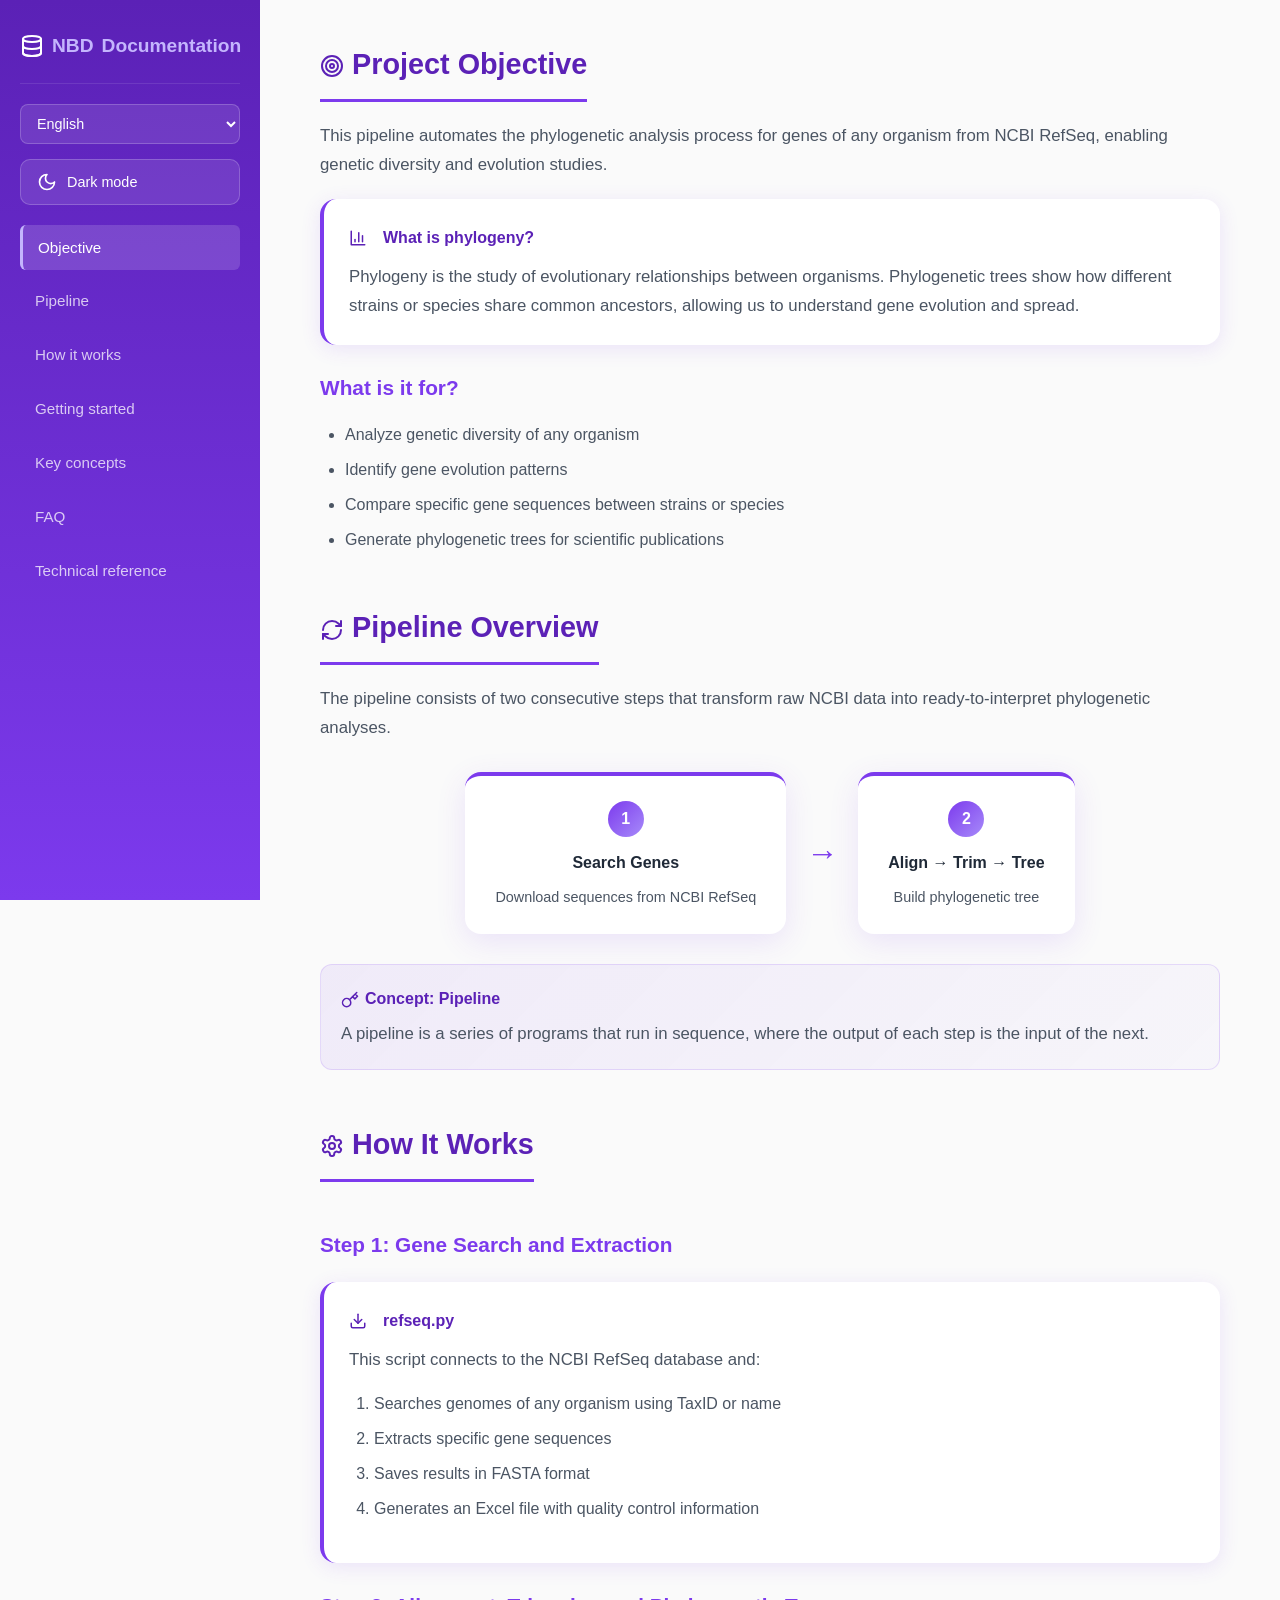
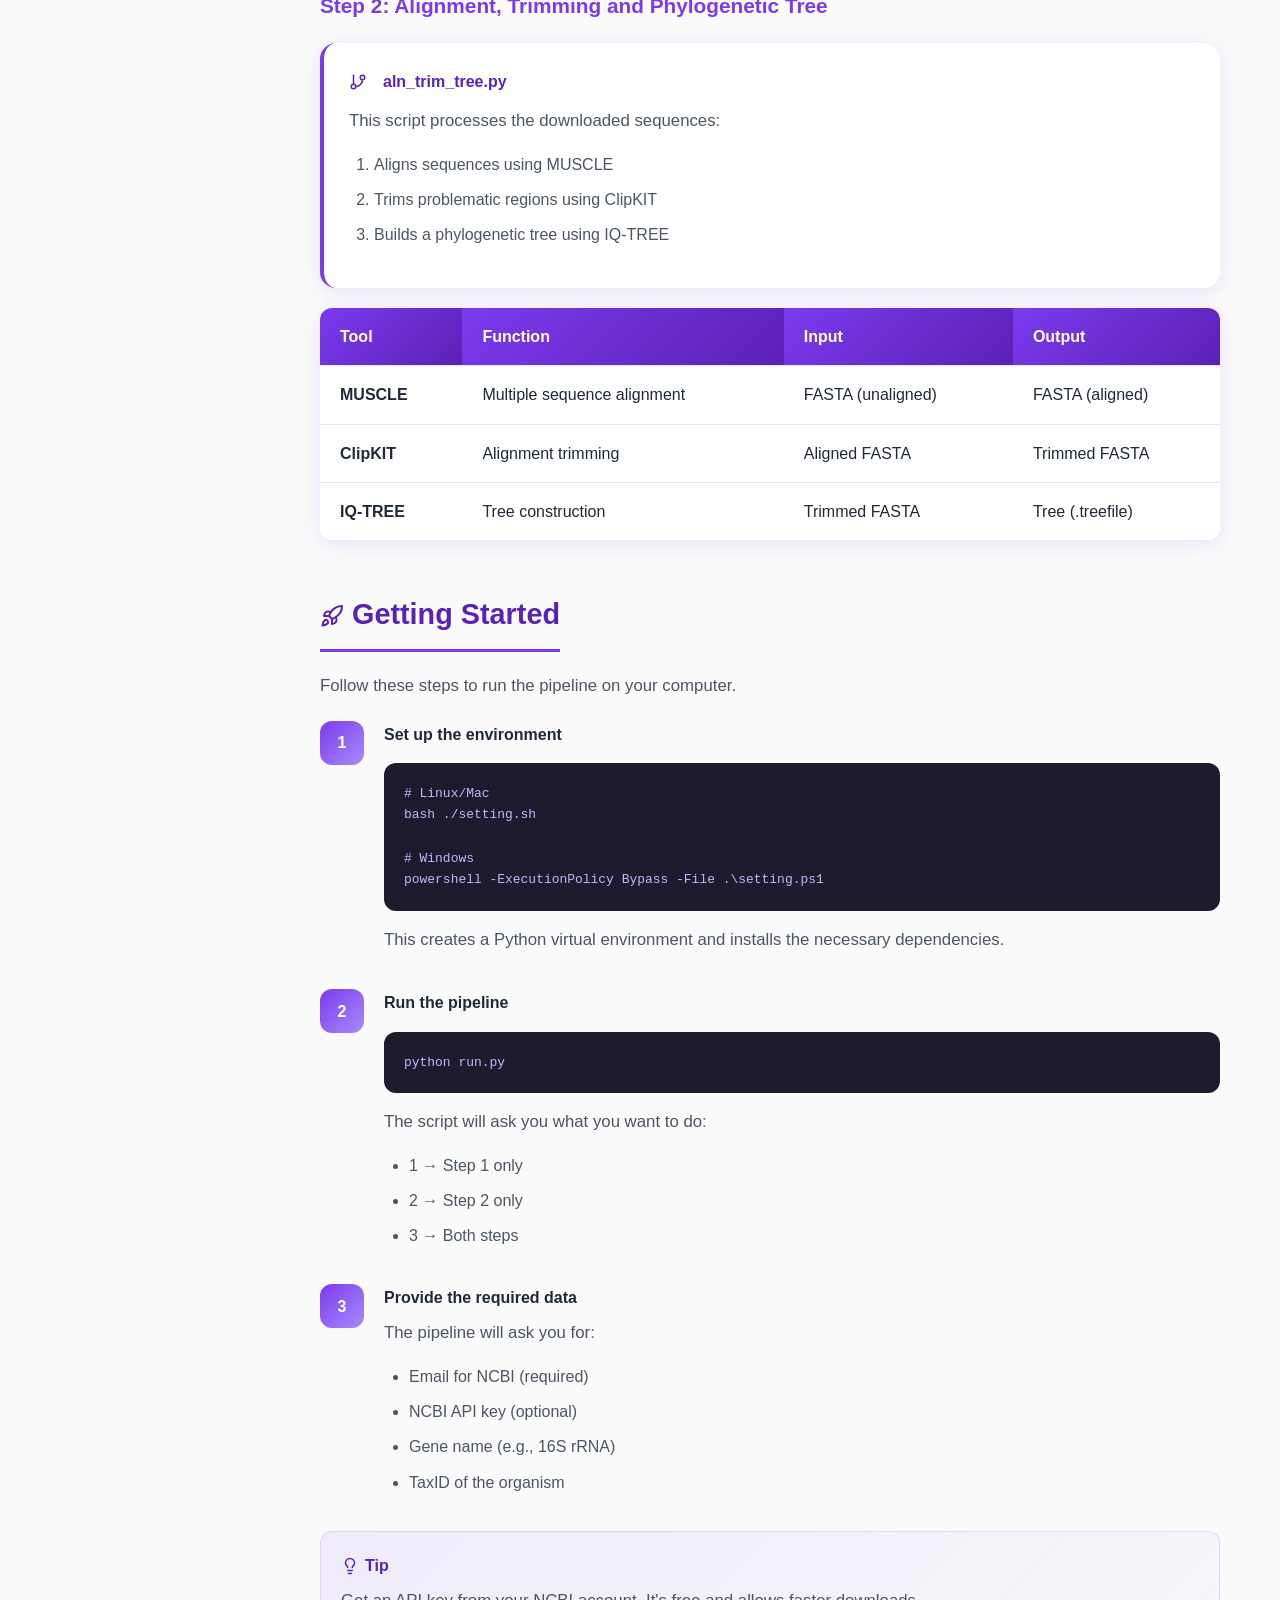
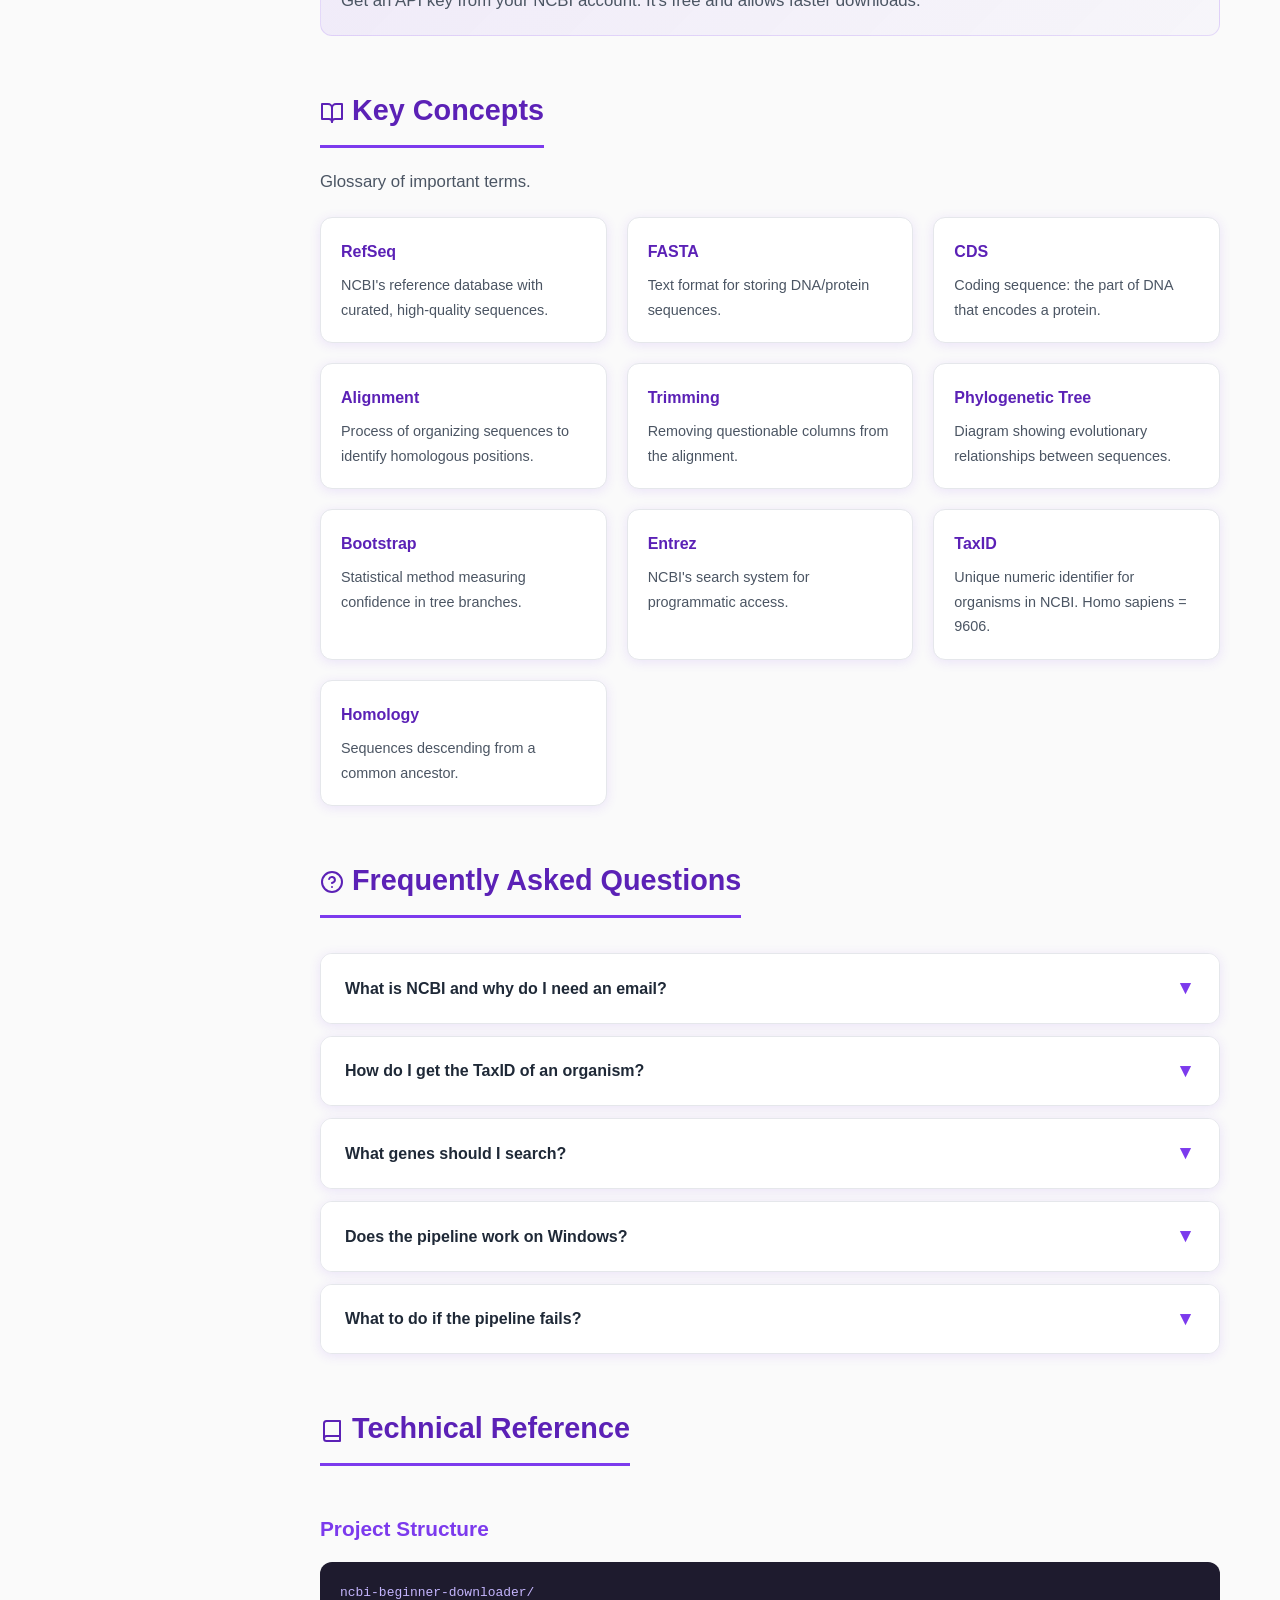
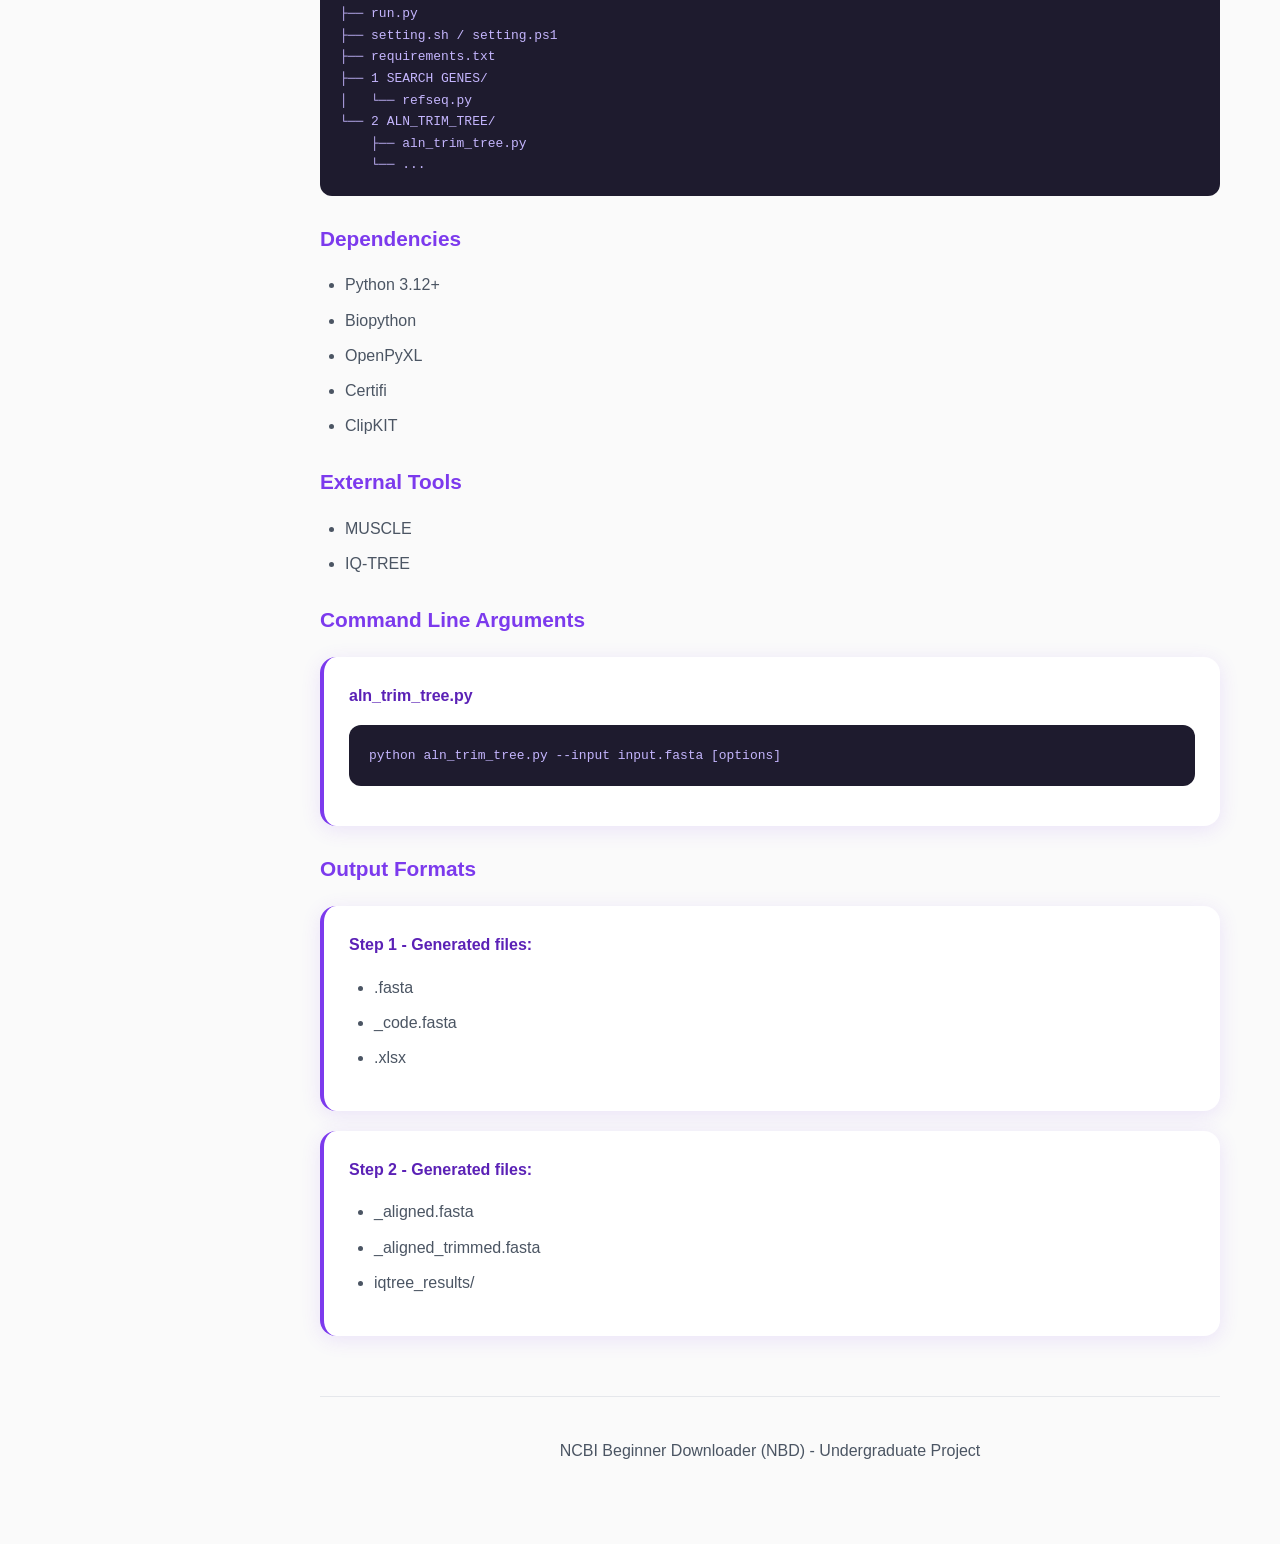
==== .docs/index.html @ 85ddb09a "minor updates (webpage, readme.md)" ====
<!DOCTYPE html>
<html lang="es">
<head>
    <meta charset="UTF-8">
    <meta name="viewport" content="width=device-width, initial-scale=1.0">
    <title>NBD Documentación</title>
    <link rel="stylesheet" href="styles.css">
</head>
<body>
    <nav class="sidebar">
        <div class="sidebar-logo">
        <svg xmlns="http://www.w3.org/2000/svg" width="24" height="24" viewBox="0 0 24 24" fill="none" stroke="currentColor" stroke-width="2" stroke-linecap="round" stroke-linejoin="round"><ellipse cx="12" cy="5" rx="9" ry="3"/><path d="M3 5v14c0 1.66 4 3 9 3s9-1.34 9-3V5"/><path d="M3 12c0 1.66 4 3 9 3s9-1.34 9-3"/><path d="M3 19c0 1.66 4 3 9 3s9-1.34 9-3"/></svg>
        <span data-i18n="nav.logo">NBD</span> <span data-i18n="nav.documentation">Documentación</span>
    </div>
        <div class="language-selector">
            <select id="languageSelect">
                <option value="es">Español</option>
                <option value="ca">Català</option>
                <option value="en">English</option>
            </select>
        </div>
        <button class="theme-toggle" id="themeToggle" aria-label="Cambiar modo oscuro">
            <svg class="theme-icon theme-icon-moon" xmlns="http://www.w3.org/2000/svg" width="20" height="20" viewBox="0 0 24 24" fill="none" stroke="currentColor" stroke-width="2" stroke-linecap="round" stroke-linejoin="round"><path d="M12 3a6 6 0 0 0 9 9 9 9 0 1 1-9-9Z"/></svg>
            <svg class="theme-icon theme-icon-sun" xmlns="http://www.w3.org/2000/svg" width="20" height="20" viewBox="0 0 24 24" fill="none" stroke="currentColor" stroke-width="2" stroke-linecap="round" stroke-linejoin="round" style="display: none;"><circle cx="12" cy="12" r="4"/><path d="M12 2v2"/><path d="M12 20v2"/><path d="m4.93 4.93 1.41 1.41"/><path d="m17.66 17.66 1.41 1.41"/><path d="M2 12h2"/><path d="M20 12h2"/><path d="m6.34 17.66-1.41 1.41"/><path d="m19.07 4.93-1.41 1.41"/></svg>
            <span class="theme-text" data-i18n="theme.dark">Modo oscuro</span>
        </button>
        <ul class="nav-links">
            <li><a href="#objective" data-i18n="nav.objective">Objetivo</a></li>
            <li><a href="#pipeline" data-i18n="nav.pipeline">Pipeline</a></li>
            <li><a href="#how-it-works" data-i18n="nav.howItWorks">Cómo funciona</a></li>
            <li><a href="#getting-started" data-i18n="nav.gettingStarted">Inicio rápido</a></li>
            <li><a href="#concepts" data-i18n="nav.concepts">Conceptos clave</a></li>
            <li><a href="#faq" data-i18n="nav.faq">FAQ</a></li>
            <li><a href="#reference" data-i18n="nav.reference">Referencia técnica</a></li>
        </ul>
    </nav>

    <main class="main-content">
        <div class="container">
            <!-- Objective -->
            <section id="objective">
                <h2><svg xmlns="http://www.w3.org/2000/svg" width="24" height="24" viewBox="0 0 24 24" fill="none" stroke="currentColor" stroke-width="2" stroke-linecap="round" stroke-linejoin="round" style="vertical-align: middle; margin-right: 8px;"><circle cx="12" cy="12" r="10"/><circle cx="12" cy="12" r="6"/><circle cx="12" cy="12" r="2"/></svg><span data-i18n="objective.title">Objetivo del Proyecto</span></h2>
                <p data-i18n="objective.description">Este pipeline automatiza el proceso de análisis filogenético para genes de cualquier organismo desde NCBI RefSeq, permitiendo estudios de diversidad genética y evolución.</p>

                <div class="card">
                    <h4><svg xmlns="http://www.w3.org/2000/svg" width="18" height="18" viewBox="0 0 24 24" fill="none" stroke="currentColor" stroke-width="2" stroke-linecap="round" stroke-linejoin="round" style="vertical-align: middle; margin-right: 6px;"><path d="M3 3v18h18"/><path d="M18 17V9"/><path d="M13 17V5"/><path d="M8 17v-3"/></svg><span data-i18n="objective.whatIsPhylogeny">¿Qué es la filogenia?</span></h4>
                    <p data-i18n="objective.phylogenyDescription">La filogenia es el estudio de las relaciones evolutivas entre organismos. Los árboles filogenéticos muestran cómo diferentes cepas o especies comparten ancestros comunes, permitiendo entender la evolución y propagación de genes.</p>
                </div>

                <h3 data-i18n="objective.purpose">¿Para qué sirve?</h3>
                <ul id="objectivePurposes">
                    <li>Analizar la diversidad genética de cualquier organismo</li>
                    <li>Identificar patrones de evolución de genes</li>
                    <li>Comparar secuencias de genes específicos entre cepas o especies</li>
                    <li>Generar árboles filogenéticos para publicaciones científicas</li>
                </ul>
            </section>

            <!-- Pipeline Overview -->
            <section id="pipeline">
                <h2><svg xmlns="http://www.w3.org/2000/svg" width="24" height="24" viewBox="0 0 24 24" fill="none" stroke="currentColor" stroke-width="2" stroke-linecap="round" stroke-linejoin="round" style="vertical-align: middle; margin-right: 8px;"><path d="M3 12a9 9 0 0 1 9-9 9.75 9.75 0 0 1 6.74 2.74L21 8"/><path d="M21 3v5h-5"/><path d="M21 12a9 9 0 0 1-9 9 9.75 9.75 0 0 1-6.74-2.74L3 16"/><path d="M8 16H3v5"/></svg><span data-i18n="pipeline.title">Resumen del Pipeline</span></h2>
                <p data-i18n="pipeline.description">El pipeline consiste en dos pasos consecutivos que transforman datos crudos de NCBI en análisis filogenéticos listos para interpretar.</p>

                <div class="pipeline-flow">
                    <div class="pipeline-step">
                        <div class="step-num">1</div>
                        <h4 data-i18n="pipeline.step1Title">Buscar Genes</h4>
                        <p data-i18n="pipeline.step1Desc">Descarga secuencias de NCBI RefSeq</p>
                    </div>
                    <div class="pipeline-arrow">→</div>
                    <div class="pipeline-step">
                        <div class="step-num">2</div>
                        <h4 data-i18n="pipeline.step2Title">Alinear → Podar → Árbol</h4>
                        <p data-i18n="pipeline.step2Desc">Construye árbol filogenético</p>
                    </div>
                </div>

                <div class="concept-box">
                    <strong><svg xmlns="http://www.w3.org/2000/svg" width="18" height="18" viewBox="0 0 24 24" fill="none" stroke="currentColor" stroke-width="2" stroke-linecap="round" stroke-linejoin="round" style="vertical-align: middle; margin-right: 6px;"><path d="m21 2-2 2m-7.61 7.61a5.5 5.5 0 1 1-7.778 7.778 5.5 5.5 0 0 1 7.777-7.777zm0 0L15.5 7.5m0 0 3 3L22 7l-3-3m-3.5 3.5L19 4"/></svg><span data-i18n="pipeline.conceptTitle">Concepto: Pipeline</span></strong>
                    <p data-i18n="pipeline.conceptDescription">Un pipeline es una serie de programas que se ejecutan en secuencia, donde la salida de cada paso es la entrada del siguiente. Esto automatiza tareas repetitivas y garantiza consistencia en los resultados.</p>
                </div>
            </section>

            <!-- How It Works -->
            <section id="how-it-works">
                <h2><svg xmlns="http://www.w3.org/2000/svg" width="24" height="24" viewBox="0 0 24 24" fill="none" stroke="currentColor" stroke-width="2" stroke-linecap="round" stroke-linejoin="round" style="vertical-align: middle; margin-right: 8px;"><path d="M12.22 2h-.44a2 2 0 0 0-2 2v.18a2 2 0 0 1-1 1.73l-.43.25a2 2 0 0 1-2 0l-.15-.08a2 2 0 0 0-2.73.73l-.22.38a2 2 0 0 0 .73 2.73l.15.1a2 2 0 0 1 1 1.72v.51a2 2 0 0 1-1 1.74l-.15.09a2 2 0 0 0-.73 2.73l.22.38a2 2 0 0 0 2.73.73l.15-.08a2 2 0 0 1 2 0l.43.25a2 2 0 0 1 1 1.73V20a2 2 0 0 0 2 2h.44a2 2 0 0 0 2-2v-.18a2 2 0 0 1 1-1.73l.43-.25a2 2 0 0 1 2 0l.15.08a2 2 0 0 0 2.73-.73l.22-.39a2 2 0 0 0-.73-2.73l-.15-.08a2 2 0 0 1-1-1.74v-.5a2 2 0 0 1 1-1.74l.15-.09a2 2 0 0 0 .73-2.73l-.22-.38a2 2 0 0 0-2.73-.73l-.15.08a2 2 0 0 1-2 0l-.43-.25a2 2 0 0 1-1-1.73V4a2 2 0 0 0-2-2z"/><circle cx="12" cy="12" r="3"/></svg><span data-i18n="howItWorks.title">Cómo Funciona</span></h2>

                <h3 data-i18n="howItWorks.step1Title">Paso 1: Búsqueda y Extracción de Genes</h3>
                <div class="card">
                    <h4><svg xmlns="http://www.w3.org/2000/svg" width="18" height="18" viewBox="0 0 24 24" fill="none" stroke="currentColor" stroke-width="2" stroke-linecap="round" stroke-linejoin="round" style="vertical-align: middle; margin-right: 6px;"><path d="M21 15v4a2 2 0 0 1-2 2H5a2 2 0 0 1-2-2v-4"/><polyline points="7 10 12 15 17 10"/><line x1="12" x2="12" y1="15" y2="3"/></svg><span data-i18n="howItWorks.step1Script">refseq.py</span></h4>
                    <p data-i18n="howItWorks.step1Description">Este script se conecta a la base de datos NCBI RefSeq y:</p>
                    <ol id="step1Items">
                        <li>Busca genomas de cualquier organismo usando TaxID o nombre</li>
                        <li>Extrae secuencias de genes específicos (por nombre de gen o producto)</li>
                        <li>Guarda los resultados en formato FASTA</li>
                        <li>Genera un archivo Excel con información de control de calidad</li>
                    </ol>
                </div>

                <h3 data-i18n="howItWorks.step2Title">Paso 2: Alineamiento, Poda y Árbol Filogenético</h3>
                <div class="card">
                    <h4><svg xmlns="http://www.w3.org/2000/svg" width="18" height="18" viewBox="0 0 24 24" fill="none" stroke="currentColor" stroke-width="2" stroke-linecap="round" stroke-linejoin="round" style="vertical-align: middle; margin-right: 6px;"><line x1="6" x2="6" y1="3" y2="15"/><circle cx="18" cy="6" r="3"/><circle cx="6" cy="18" r="3"/><path d="M18 9a9 9 0 0 1-9 9"/></svg><span data-i18n="howItWorks.step2Script">aln_trim_tree.py</span></h4>
                    <p data-i18n="howItWorks.step2Description">Este script procesa las secuencias descargadas:</p>
                    <ol id="step2Items">
                        <li><strong>Alinea</strong> las secuencias usando <em>MUSCLE</em> (alineamiento múltiple)</li>
                        <li><strong>Poda</strong> las regiones problemáticas usando <em>ClipKIT</em></li>
                        <li><strong>Construye</strong> un árbol filogenético usando <em>IQ-TREE</em></li>
                    </ol>
                </div>

                <table class="tools-table">
                    <thead>
                        <tr>
                            <th data-i18n="howItWorks.table.tool">Herramienta</th>
                            <th data-i18n="howItWorks.table.function">Función</th>
                            <th data-i18n="howItWorks.table.input">Entrada</th>
                            <th data-i18n="howItWorks.table.output">Salida</th>
                        </tr>
                    </thead>
                    <tbody>
                        <tr>
                            <td><strong>MUSCLE</strong></td>
                            <td data-i18n="howItWorks.table.muscle.function">Alineamiento múltiple de secuencias</td>
                            <td data-i18n="howItWorks.table.muscle.input">FASTA (secuencias no alineadas)</td>
                            <td data-i18n="howItWorks.table.muscle.output">FASTA (alineado)</td>
                        </tr>
                        <tr>
                            <td><strong>ClipKIT</strong></td>
                            <td data-i18n="howItWorks.table.clipkit.function">Poda de alineamientos</td>
                            <td data-i18n="howItWorks.table.clipkit.input">FASTA alineado</td>
                            <td data-i18n="howItWorks.table.clipkit.output">FASTA podado</td>
                        </tr>
                        <tr>
                            <td><strong>IQ-TREE</strong></td>
                            <td data-i18n="howItWorks.table.iqtree.function">Construcción de árboles filogenéticos</td>
                            <td data-i18n="howItWorks.table.iqtree.input">FASTA podado</td>
                            <td data-i18n="howItWorks.table.iqtree.output">Árbol (.treefile), estadísticas</td>
                        </tr>
                    </tbody>
                </table>
            </section>

            <!-- Getting Started -->
            <section id="getting-started">
                <h2><svg xmlns="http://www.w3.org/2000/svg" width="24" height="24" viewBox="0 0 24 24" fill="none" stroke="currentColor" stroke-width="2" stroke-linecap="round" stroke-linejoin="round" style="vertical-align: middle; margin-right: 8px;"><path d="M4.5 16.5c-1.5 1.26-2 5-2 5s3.74-.5 5-2c.71-.84.7-2.13-.09-2.91a2.18 2.18 0 0 0-2.91-.09z"/><path d="m12 15-3-3a22 22 0 0 1 2-3.95A12.88 12.88 0 0 1 22 2c0 2.72-.78 7.5-6 11a22.35 22.35 0 0 1-4 2z"/><path d="M9 12H4s.55-3.03 2-4c1.62-1.08 5 0 5 0"/><path d="M12 15v5s3.03-.55 4-2c1.08-1.62 0-5 0-5"/></svg><span data-i18n="gettingStarted.title">Inicio Rápido</span></h2>
                <p data-i18n="gettingStarted.description">Sigue estos pasos para ejecutar el pipeline en tu computadora.</p>

                <div class="start-steps">
                    <div class="start-step">
                        <div class="step-number">1</div>
                        <div class="step-content">
                            <h4 data-i18n="gettingStarted.step1Title">Configurar el entorno</h4>
                            <pre><code data-i18n="gettingStarted.step1Code"># Linux/Mac
bash ./setting.sh

# Windows
powershell -ExecutionPolicy Bypass -File .\setting.ps1</code></pre>
                            <p data-i18n="gettingStarted.step1Desc">Esto crea un entorno virtual de Python e instala las dependencias necesarias.</p>
                        </div>
                    </div>

                    <div class="start-step">
                        <div class="step-number">2</div>
                        <div class="step-content">
                            <h4 data-i18n="gettingStarted.step2Title">Ejecutar el pipeline</h4>
                            <pre><code data-i18n="gettingStarted.step2Code">python run.py</code></pre>
                            <p data-i18n="gettingStarted.step2Desc">El script te preguntará qué quieres hacer:</p>
                            <ul id="step2Options">
                                <li><strong>1</strong> → Solo Paso 1 (descargar genes)</li>
                                <li><strong>2</strong> → Solo Paso 2 (alinear/árbol)</li>
                                <li><strong>3</strong> → Ambos pasos seguidos</li>
                            </ul>
                        </div>
                    </div>

                    <div class="start-step">
                        <div class="step-number">3</div>
                        <div class="step-content">
                            <h4 data-i18n="gettingStarted.step3Title">Proporcionar los datos requeridos</h4>
                            <p data-i18n="gettingStarted.step3Desc">El pipeline te pedirÃ¡:</p>
                            <ul id="step3Items">
                                <li><strong>Email para NCBI</strong> (obligatorio)</li>
                                <li><strong>Clave API de NCBI</strong> (opcional, pero recomendado)</li>
                                <li><strong>Nombre del gen</strong> a buscar (ej: <code>16S rRNA</code>, <code>cox1</code>)</li>
                                <li><strong>TaxID</strong> del organismo a estudiar (ej: <code>9606</code> para <em>Homo sapiens</em>)</li>
                            </ul>
                        </div>
                    </div>
                </div>

                <div class="concept-box">
                    <strong><svg xmlns="http://www.w3.org/2000/svg" width="18" height="18" viewBox="0 0 24 24" fill="none" stroke="currentColor" stroke-width="2" stroke-linecap="round" stroke-linejoin="round" style="vertical-align: middle; margin-right: 6px;"><path d="M15 14c.2-1 .7-1.7 1.5-2.5 1-.9 1.5-2.2 1.5-3.5A6 6 0 0 0 6 8c0 1 .2 2.2 1.5 3.5.7.7 1.3 1.5 1.5 2.5"/><path d="M9 18h6"/><path d="M10 22h4"/></svg><span data-i18n="gettingStarted.tip.title">Consejo</span></strong>
                    <p data-i18n="gettingStarted.tip.content">Obtén una clave API de NCBI en <a href="https://www.ncbi.nlm.nih.gov/account/" target="_blank">tu cuenta de NCBI</a>. Es gratuita y permite descargas más rápidas.</p>
                </div>
            </section>

            <!-- Key Concepts -->
            <section id="concepts">
                <h2><svg xmlns="http://www.w3.org/2000/svg" width="24" height="24" viewBox="0 0 24 24" fill="none" stroke="currentColor" stroke-width="2" stroke-linecap="round" stroke-linejoin="round" style="vertical-align: middle; margin-right: 8px;"><path d="M2 3h6a4 4 0 0 1 4 4v14a3 3 0 0 0-3-3H2z"/><path d="M22 3h-6a4 4 0 0 0-4 4v14a3 3 0 0 1 3-3h7z"/></svg><span data-i18n="concepts.title">Conceptos Clave</span></h2>
                <p data-i18n="concepts.description">Glosario de términos importantes para entender el pipeline y el análisis filogenético.</p>

                <div class="glossary-grid">
                    <div class="glossary-item">
                        <h4 data-i18n="concepts.refSeq.title">RefSeq</h4>
                        <p data-i18n="concepts.refSeq.description">Base de datos de referencia de NCBI con secuencias curadas y de alta calidad. Es el "estándar oficial" para análisis genéticos.</p>
                    </div>
                    <div class="glossary-item">
                        <h4 data-i18n="concepts.fasta.title">FASTA</h4>
                        <p data-i18n="concepts.fasta.description">Formato de texto para almacenar secuencias de ADN/proteínas. Cada secuencia comienza con una línea de descripción seguida de las letras de la secuencia.</p>
                    </div>
                    <div class="glossary-item">
                        <h4 data-i18n="concepts.cds.title">CDS (Coding Sequence)</h4>
                        <p data-i18n="concepts.cds.description">Secuencia de codificación: la parte del ADN que codifica para una proteína. Contiene la información genética real.</p>
                    </div>
                    <div class="glossary-item">
                        <h4 data-i18n="concepts.alignment.title">Alineamiento</h4>
                        <p data-i18n="concepts.alignment.description">Proceso de organizar secuencias para identificar posiciones homologas (heredadas de un ancestro común). Revela similitudes y diferencias.</p>
                    </div>
                    <div class="glossary-item">
                        <h4 data-i18n="concepts.trimming.title">Poda (Trimming)</h4>
                        <p data-i18n="concepts.trimming.description">Eliminar columnas dudosas o con muchos huecos del alineamiento para mejorar la calidad del árbol filogenético.</p>
                    </div>
                    <div class="glossary-item">
                        <h4 data-i18n="concepts.phylogeneticTree.title">Árbol Filogenético</h4>
                        <p data-i18n="concepts.phylogeneticTree.description">Diagma que muestra las relaciones evolutivas entre secuencias. Los nodos representan ancestros comunes y las ramas muestran divergencia.</p>
                    </div>
                    <div class="glossary-item">
                        <h4 data-i18n="concepts.bootstrap.title">Bootstrap</h4>
                        <p data-i18n="concepts.bootstrap.description">Método estadístico que mide la confianza de cada rama del árbol. Valores altos (>70%) indican ramas fiables.</p>
                    </div>
                    <div class="glossary-item">
                        <h4 data-i18n="concepts.entrez.title">Entrez</h4>
                        <p data-i18n="concepts.entrez.description">Sistema de búsqueda de NCBI que permite acceder programáticamente a sus bases de datos biológicas.</p>
                    </div>
                    <div class="glossary-item">
                        <h4 data-i18n="concepts.taxId.title">TaxID</h4>
                        <p data-i18n="concepts.taxId.description">Identificador numérico único para organismos en NCBI. Por ejemplo, <em>Homo sapiens</em> = 9606.</p>
                    </div>
                    <div class="glossary-item">
                        <h4 data-i18n="concepts.homology.title">Homología</h4>
                        <p data-i18n="concepts.homology.description">Secuencias que descienden de un ancestro común. Puede ser ortología (especies diferentes) o paralogía (mismo genoma).</p>
                    </div>
                </div>
            </section>

            <!-- FAQ -->
            <section id="faq">
                <h2><svg xmlns="http://www.w3.org/2000/svg" width="24" height="24" viewBox="0 0 24 24" fill="none" stroke="currentColor" stroke-width="2" stroke-linecap="round" stroke-linejoin="round" style="vertical-align: middle; margin-right: 8px;"><circle cx="12" cy="12" r="10"/><path d="M9.09 9a3 3 0 0 1 5.83 1c0 2-3 3-3 3"/><path d="M12 17h.01"/></svg><span data-i18n="faq.title">Preguntas Frecuentes</span></h2>

                <div class="accordion" id="faqAccordion">
                </div>
            </section>

            <!-- Technical Reference -->
            <section id="reference">
                <h2><svg xmlns="http://www.w3.org/2000/svg" width="24" height="24" viewBox="0 0 24 24" fill="none" stroke="currentColor" stroke-width="2" stroke-linecap="round" stroke-linejoin="round" style="vertical-align: middle; margin-right: 8px;"><path d="M4 19.5v-15A2.5 2.5 0 0 1 6.5 2H20v20H6.5a2.5 2.5 0 0 1 0-5H20"/></svg><span data-i18n="reference.title">Referencia Técnica</span></h2>

                <h3 data-i18n="reference.structureTitle">Estructura del Proyecto</h3>
                <pre><code data-i18n="reference.structure"> ncbi-beginner-downloader/
├── run.py                          # Punto de entrada del pipeline
├── setting.sh / setting.ps1       # Scripts de configuración
├── requirements.txt                # Dependencias de Python
├── 1 SEARCH GENES/
│   └── refseq.py                   # Paso 1: Descarga de NCBI
└── 2 ALN_TRIM_TREE/
    ├── aln_trim_tree.py            # Paso 2: Alineamiento y árbol
    ├── muscle-win64.v5.3.exe       # MUSCLE para Windows
    └── bin/iqtree2.exe             # IQ-TREE para Windows</code></pre>

                <h3 data-i18n="reference.dependenciesTitle">Dependencias</h3>
                <ul id="dependenciesList">
                    <li><strong>Python 3.12+</strong> - Intérprete</li>
                    <li><strong>Biopython</strong> - Manipulación de secuencias biológicas</li>
                    <li><strong>OpenPyXL</strong> - Generación de archivos Excel</li>
                    <li><strong>Certifi</strong> - Certificados SSL para NCBI</li>
                    <li><strong>ClipKIT</strong> - Poda de alineamientos</li>
                </ul>

                <h3 data-i18n="reference.externalToolsTitle">Herramientas Externas</h3>
                <ul id="externalToolsList">
                    <li><strong>MUSCLE</strong> - Alinear secuencias (instalar con <code>sudo apt install muscle</code> en Linux)</li>
                    <li><strong>IQ-TREE</strong> - Construir árboles (instalar con <code>sudo apt install iqtree</code> en Linux)</li>
                </ul>

                <h3 data-i18n="reference.cliArgsTitle">Argumentos de Línea de Comandos</h3>
                <div class="card">
                    <h4 data-i18n="reference.cliScript">aln_trim_tree.py</h4>
                    <pre><code data-i18n="reference.cliExample">python aln_trim_tree.py --input input.fasta [opciones]

--input FILE         Archivo FASTA de entrada (requerido)
--aligned FILE      Archivo de salida alineado (opcional)
--trimmed FILE      Archivo de salida podado (opcional)
--clipkit-mode MODE Modo de poda: smart-gap, gappy, kpic (default: smart-gap)
--outgroup NAME     Nombre del outgroup para el árbol (opcional)</code></pre>
                </div>

                <h3 data-i18n="reference.outputFormatsTitle">Formatos de Salida</h3>
                <div class="card">
                    <h4 data-i18n="reference.step1OutputTitle">Paso 1 - Archivos generados:</h4>
                    <ul id="step1Outputs">
                        <li><code>.fasta</code> - Secuencias extraídas</li>
                        <li><code>_code.fasta</code> - Versión con códigos (si se solicita)</li>
                        <li><code>.xlsx</code> - Control de calidad en Excel</li>
                    </ul>
                </div>
                <div class="card">
                    <h4 data-i18n="reference.step2OutputTitle">Paso 2 - Archivos generados:</h4>
                    <ul id="step2Outputs">
                        <li><code>_aligned.fasta</code> - Secuencias alineadas</li>
                        <li><code>_aligned_trimmed.fasta</code> - Alineamiento podado</li>
                        <li><code>iqtree_results/</code> - Directorio con:</li>
                        <ul>
                            <li><code>.treefile</code> - Árbol filogenético (formato Newick)</li>
                            <li><code>.iqtree</code> - Archivo con estadísticas</li>
                        </ul>
                    </ul>
                </div>
            </section>

            <!-- Footer -->
            <footer class="footer">
                <p data-i18n="footer.text">NCBI Beginner Downloader (NBD) - Proyecto de Grado</p>
            </footer>
        </div>
    </main>

    <script src="i18n.js"></script>
    <script src="script.js"></script>
</body>
</html>
---- .docs/styles.css ----
:root {
    --primary: #7c3aed;
    --primary-light: #a78bfa;
    --primary-dark: #5b21b6;
    --accent: #c4b5fd;
    --accent-dark: #8b5cf6;
    --gradient-start: #8b5cf6;
    --gradient-end: #a78bfa;
    --bg: #fafafa;
    --bg-white: #ffffff;
    --bg-card: #ffffff;
    --text: #1f2937;
    --text-light: #4b5563;
    --code-bg: #1e1b2e;
    --code-text: #c4b5fd;
    --border: #e5e7eb;
    --shadow: rgba(124, 58, 237, 0.12);
    --nav-width: 260px;
    --max-width: 900px;
    --sidebar-bg: linear-gradient(180deg, #5b21b6 0%, #7c3aed 100%);
}

[data-theme="dark"] {
    --primary: #a78bfa;
    --primary-light: #c4b5fd;
    --primary-dark: #8b5cf6;
    --accent: #ddd6fe;
    --accent-dark: #c4b5fd;
    --gradient-start: #6366f1;
    --gradient-end: #8b5cf6;
    --bg: #0f0f1a;
    --bg-white: #1a1a2e;
    --bg-card: #1e1b2e;
    --text: #e5e7eb;
    --text-light: #9ca3af;
    --code-bg: #0a0a14;
    --code-text: #c4b5fd;
    --border: #374151;
    --shadow: rgba(139, 92, 246, 0.2);
    --sidebar-bg: linear-gradient(180deg, #1e1b2e 0%, #2d2444 100%);
}

* {
    margin: 0;
    padding: 0;
    box-sizing: border-box;
}

html {
    scroll-behavior: smooth;
}

/* SVG Icons */
.theme-icon {
    display: flex;
    align-items: center;
    justify-content: center;
}

.sidebar-logo svg {
    flex-shrink: 0;
}

/* Language Selector */
.language-selector {
    margin-bottom: 15px;
}

.language-selector select {
    width: 100%;
    padding: 10px 12px;
    border-radius: 8px;
    border: 1px solid rgba(255, 255, 255, 0.2);
    background: rgba(255, 255, 255, 0.1);
    color: white;
    font-size: 0.9rem;
    cursor: pointer;
    outline: none;
    transition: background 0.2s;
}

.language-selector select:hover {
    background: rgba(255, 255, 255, 0.15);
}

.language-selector select option {
    background: var(--primary-dark);
    color: white;
}

body {
    font-family: -apple-system, BlinkMacSystemFont, "Segoe UI", Roboto, "Helvetica Neue", Arial, sans-serif;
    font-size: 16px;
    line-height: 1.7;
    color: var(--text);
    background: var(--bg);
    transition: background-color 0.3s ease, color 0.3s ease;
}

/* Theme Toggle */
.theme-toggle {
    display: flex;
    align-items: center;
    gap: 10px;
    width: 100%;
    padding: 12px 16px;
    background: rgba(255, 255, 255, 0.1);
    border: 1px solid rgba(255, 255, 255, 0.2);
    border-radius: 10px;
    color: white;
    cursor: pointer;
    font-size: 0.9rem;
    margin-bottom: 20px;
    transition: all 0.2s ease;
}

.theme-toggle:hover {
    background: rgba(255, 255, 255, 0.2);
}

.theme-icon {
    font-size: 1.2rem;
}

/* Navigation */
.sidebar {
    position: fixed;
    left: 0;
    top: 0;
    width: var(--nav-width);
    height: 100vh;
    background: var(--sidebar-bg);
    padding: 30px 20px;
    overflow-y: auto;
    z-index: 100;
}

.sidebar-logo {
    color: white;
    font-size: 1.2rem;
    font-weight: 700;
    margin-bottom: 20px;
    padding-bottom: 20px;
    border-bottom: 1px solid rgba(255,255,255,0.1);
    display: flex;
    align-items: center;
    gap: 8px;
}

.sidebar-logo [data-lucide] {
    width: 24px;
    height: 24px;
    flex-shrink: 0;
}

.sidebar-logo span {
    color: var(--accent);
}

.nav-links {
    list-style: none;
}

.nav-links li {
    margin-bottom: 8px;
}

.nav-links a {
    color: rgba(255,255,255,0.75);
    text-decoration: none;
    display: block;
    padding: 10px 15px;
    border-radius: 6px;
    transition: all 0.2s ease;
    font-size: 0.95rem;
}

.nav-links a:hover,
.nav-links a.active {
    background: rgba(255, 255, 255, 0.15);
    color: white;
}

.nav-links a.active {
    border-left: 3px solid var(--accent);
}

/* Main Content */
.main-content {
    margin-left: var(--nav-width);
    padding: 40px 60px;
    max-width: calc(100% - var(--nav-width));
}

.container {
    max-width: var(--max-width);
    margin: 0 auto;
}

/* Hero Section */
.hero {
    background: linear-gradient(135deg, var(--primary-dark) 0%, var(--primary) 60%, var(--primary-light) 100%);
    color: white;
    padding: 60px 40px;
    border-radius: 20px;
    margin-bottom: 40px;
    text-align: center;
    box-shadow: 0 20px 40px rgba(124, 58, 237, 0.25);
}

.hero h1 {
    font-size: 2.5rem;
    margin-bottom: 20px;
    font-weight: 700;
}

.hero h1 span {
    color: var(--accent);
}

.hero p {
    font-size: 1.2rem;
    opacity: 0.95;
    max-width: 600px;
    margin: 0 auto;
}

.hero-icon {
    font-size: 4rem;
    margin-bottom: 20px;
}

/* Sections */
section {
    margin-bottom: 50px;
    scroll-margin-top: 20px;
}

section h2 {
    color: var(--primary-dark);
    font-size: 1.8rem;
    margin-bottom: 20px;
    padding-bottom: 10px;
    border-bottom: 3px solid var(--primary);
    display: inline-block;
}

section h3 {
    color: var(--primary);
    font-size: 1.3rem;
    margin: 25px 0 15px 0;
}

section p {
    margin-bottom: 15px;
    color: var(--text-light);
    font-size: 1.05rem;
}

section ul, section ol {
    margin: 15px 0 15px 25px;
    color: var(--text-light);
}

section li {
    margin-bottom: 8px;
}

/* Pipeline Flowchart */
.pipeline-flow {
    display: flex;
    align-items: center;
    justify-content: center;
    gap: 20px;
    margin: 30px 0;
    flex-wrap: wrap;
}

.pipeline-step {
    background: var(--bg-card);
    padding: 25px 30px;
    border-radius: 16px;
    box-shadow: 0 8px 30px var(--shadow);
    text-align: center;
    min-width: 180px;
    border-top: 4px solid var(--primary);
    transition: transform 0.3s ease, box-shadow 0.3s ease;
}

.pipeline-step:hover {
    transform: translateY(-5px);
    box-shadow: 0 15px 40px rgba(124, 58, 237, 0.2);
}

.pipeline-step .step-num {
    display: inline-block;
    background: linear-gradient(135deg, var(--primary) 0%, var(--primary-light) 100%);
    color: white;
    width: 36px;
    height: 36px;
    line-height: 36px;
    border-radius: 50%;
    font-weight: bold;
    font-size: 1rem;
    margin-bottom: 12px;
}

.pipeline-step h4 {
    color: var(--text);
    margin-bottom: 8px;
}

.pipeline-step p {
    font-size: 0.9rem;
    margin: 0;
}

.pipeline-arrow {
    color: var(--primary);
    font-size: 2rem;
    font-weight: bold;
}

/* Cards */
.card {
    background: var(--bg-card);
    border-radius: 16px;
    padding: 25px;
    margin: 20px 0;
    box-shadow: 0 4px 20px var(--shadow);
    border-left: 4px solid var(--primary);
}

.card h4 {
    color: var(--primary-dark);
    margin-bottom: 12px;
    display: flex;
    align-items: center;
    gap: 10px;
}

.card p {
    margin: 0;
}

/* Code Blocks */
code {
    font-family: "Consolas", "Monaco", "Courier New", monospace;
    background: rgba(124, 58, 237, 0.1);
    padding: 2px 6px;
    border-radius: 4px;
    font-size: 0.9em;
    color: var(--primary-dark);
}

pre {
    background: var(--code-bg);
    color: var(--code-text);
    padding: 20px;
    border-radius: 12px;
    overflow-x: auto;
    margin: 15px 0;
    font-size: 0.9rem;
    line-height: 1.5;
}

pre code {
    background: none;
    padding: 0;
    color: var(--code-text);
}

/* Concept Boxes */
.concept-box {
    background: linear-gradient(135deg, rgba(124, 58, 237, 0.08) 0%, rgba(167, 139, 250, 0.04) 100%);
    border: 1px solid rgba(124, 58, 237, 0.15);
    border-radius: 12px;
    padding: 20px;
    margin: 15px 0;
}

.concept-box strong {
    color: var(--primary-dark);
    display: block;
    margin-bottom: 8px;
}

.concept-box p {
    margin: 0;
}

/* Accordion */
.accordion {
    margin: 15px 0;
}

.accordion-item {
    background: var(--bg-card);
    border-radius: 12px;
    margin-bottom: 12px;
    box-shadow: 0 2px 12px var(--shadow);
    overflow: hidden;
    border: 1px solid var(--border);
}

.accordion-header {
    padding: 18px 24px;
    cursor: pointer;
    display: flex;
    justify-content: space-between;
    align-items: center;
    background: var(--bg-card);
    transition: background 0.2s;
}

.accordion-header:hover {
    background: rgba(124, 58, 237, 0.05);
}

.accordion-header h4 {
    color: var(--text);
    margin: 0;
    font-size: 1rem;
    font-weight: 600;
}

.accordion-icon {
    color: var(--primary);
    font-size: 1.2rem;
    transition: transform 0.3s;
}

.accordion-item.open .accordion-icon {
    transform: rotate(180deg);
}

.accordion-content {
    max-height: 0;
    overflow: hidden;
    transition: max-height 0.3s ease;
    background: var(--bg);
}

.accordion-item.open .accordion-content {
    max-height: 600px;
}

.accordion-body {
    padding: 20px 24px;
    border-top: 1px solid var(--border);
}

.accordion-body p,
.accordion-body ul,
.accordion-body ol {
    color: var(--text-light);
    font-size: 0.95rem;
}

/* Getting Started */
.start-steps {
    counter-reset: step;
}

.start-step {
    display: flex;
    align-items: flex-start;
    gap: 20px;
    margin: 20px 0;
}

.step-number {
    display: flex;
    align-items: center;
    justify-content: center;
    width: 44px;
    height: 44px;
    background: linear-gradient(135deg, var(--primary) 0%, var(--primary-light) 100%);
    color: white;
    border-radius: 12px;
    font-weight: bold;
    flex-shrink: 0;
}

.step-content {
    flex: 1;
}

.step-content h4 {
    color: var(--text);
    margin-bottom: 8px;
}

/* Glossary Grid */
.glossary-grid {
    display: grid;
    grid-template-columns: repeat(auto-fill, minmax(280px, 1fr));
    gap: 20px;
    margin: 20px 0;
}

.glossary-item {
    background: var(--bg-card);
    padding: 20px;
    border-radius: 12px;
    box-shadow: 0 2px 12px var(--shadow);
    border: 1px solid var(--border);
}

.glossary-item h4 {
    color: var(--primary-dark);
    margin-bottom: 8px;
    font-size: 1rem;
}

.glossary-item p {
    font-size: 0.9rem;
    margin: 0;
}

/* Tools Table */
.tools-table {
    width: 100%;
    border-collapse: collapse;
    margin: 20px 0;
    background: var(--bg-card);
    border-radius: 12px;
    overflow: hidden;
    box-shadow: 0 4px 20px var(--shadow);
}

.tools-table th,
.tools-table td {
    padding: 15px 20px;
    text-align: left;
    border-bottom: 1px solid var(--border);
}

.tools-table th {
    background: linear-gradient(135deg, var(--primary) 0%, var(--primary-dark) 100%);
    color: white;
    font-weight: 600;
}

.tools-table tr:last-child td {
    border-bottom: none;
}

.tools-table tr:hover {
    background: rgba(124, 58, 237, 0.03);
}

/* FAQ */
.faq-item {
    background: var(--bg-card);
    border-radius: 12px;
    padding: 20px;
    margin: 15px 0;
    box-shadow: 0 2px 12px var(--shadow);
}

.faq-item h4 {
    color: var(--text);
    margin-bottom: 10px;
    display: flex;
    align-items: center;
    gap: 10px;
    font-weight: 600;
}

.faq-item h4::before {
    content: "Q";
    display: inline-flex;
    align-items: center;
    justify-content: center;
    width: 28px;
    height: 28px;
    background: linear-gradient(135deg, var(--primary) 0%, var(--primary-light) 100%);
    color: white;
    border-radius: 8px;
    font-size: 0.8rem;
    font-weight: bold;
}

.faq-item p {
    margin: 0;
    padding-left: 38px;
}

/* Footer */
.footer {
    text-align: center;
    padding: 40px 20px;
    color: var(--text-light);
    border-top: 1px solid var(--border);
    margin-top: 60px;
}

.footer a {
    color: var(--primary);
    text-decoration: none;
}

.footer a:hover {
    text-decoration: underline;
}

/* Responsive */
@media (max-width: 900px) {
    .sidebar {
        position: relative;
        width: 100%;
        height: auto;
        padding: 20px;
    }

    .main-content {
        margin-left: 0;
        max-width: 100%;
        padding: 20px;
    }

    .hero h1 {
        font-size: 1.8rem;
    }

    .pipeline-flow {
        flex-direction: column;
    }

    .pipeline-arrow {
        transform: rotate(90deg);
    }
}

/* Animations */
@keyframes fadeIn {
    from {
        opacity: 0;
        transform: translateY(20px);
    }
    to {
        opacity: 1;
        transform: translateY(0);
    }
}

section {
    animation: fadeIn 0.5s ease;
}

/* Scrollbar */
::-webkit-scrollbar {
    width: 8px;
}

::-webkit-scrollbar-track {
    background: var(--bg);
}

::-webkit-scrollbar-thumb {
    background: var(--primary-light);
    border-radius: 4px;
}

::-webkit-scrollbar-thumb:hover {
    background: var(--primary);
}
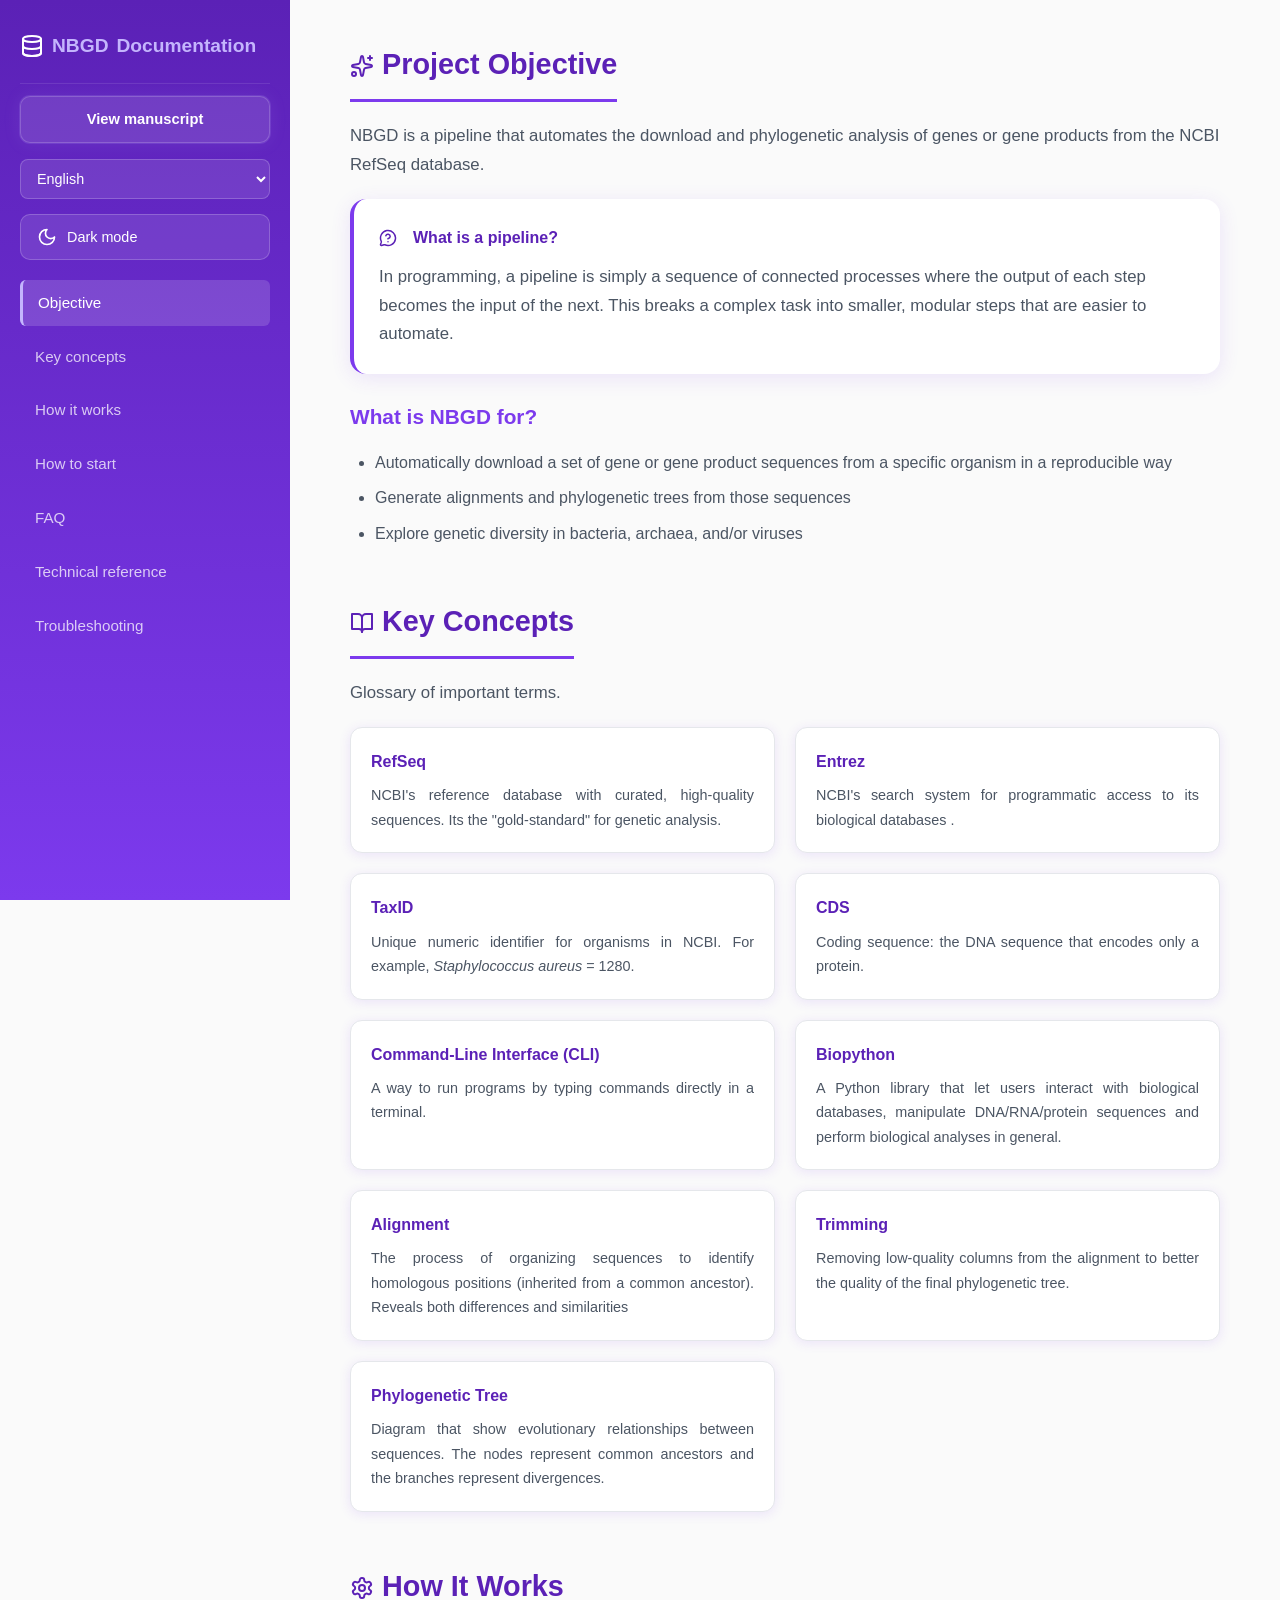
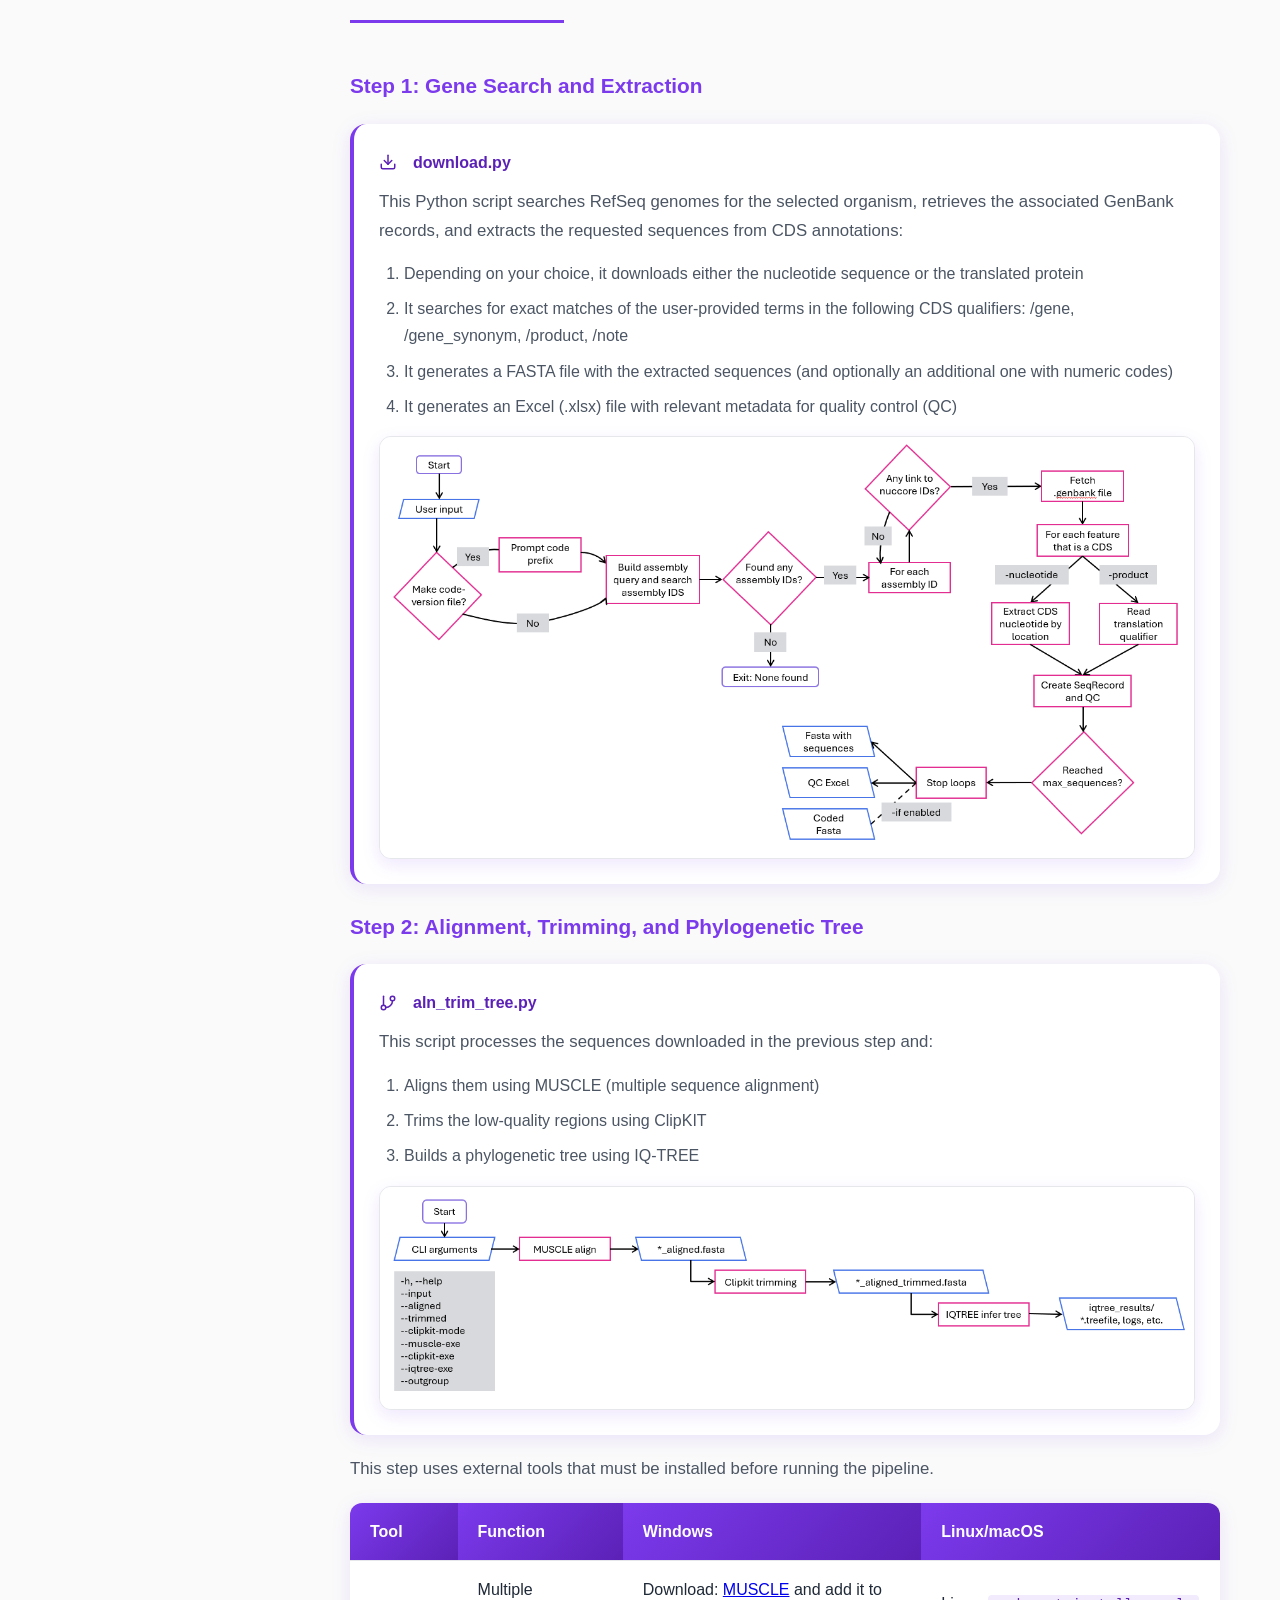
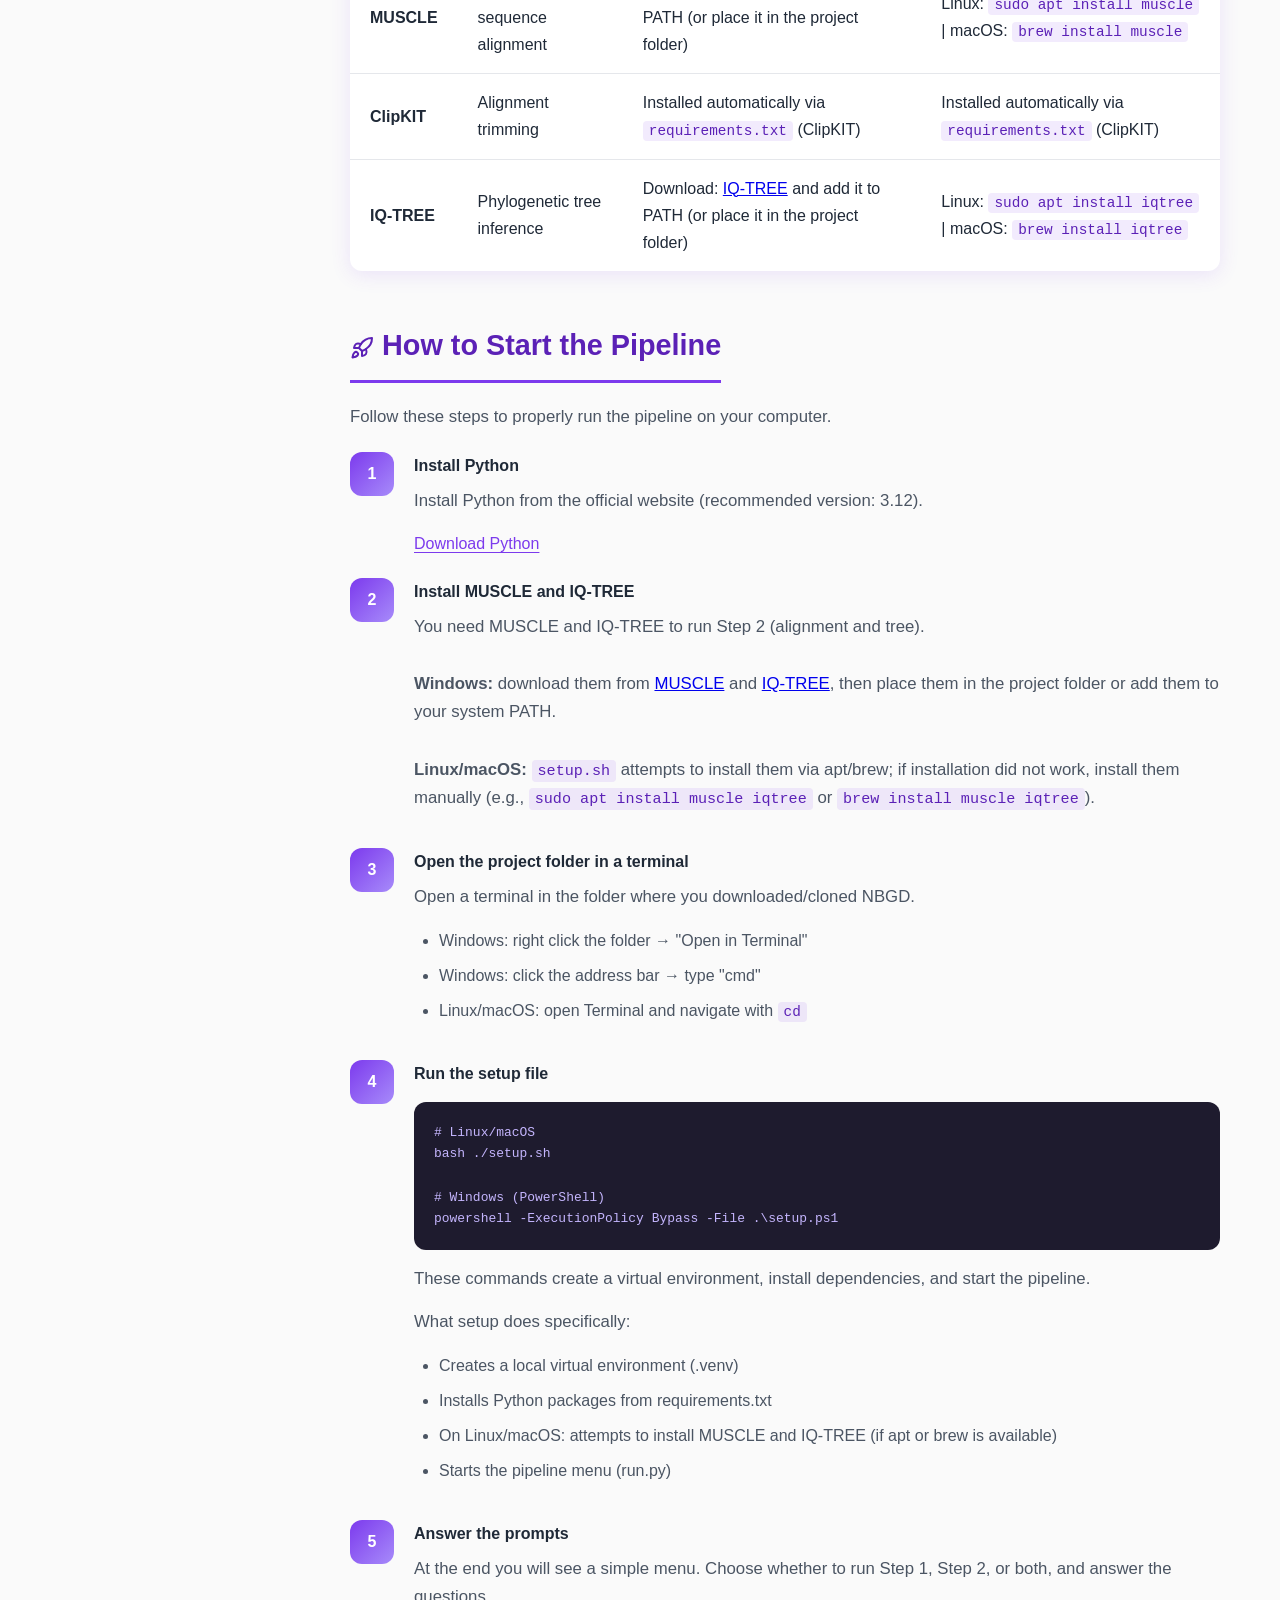
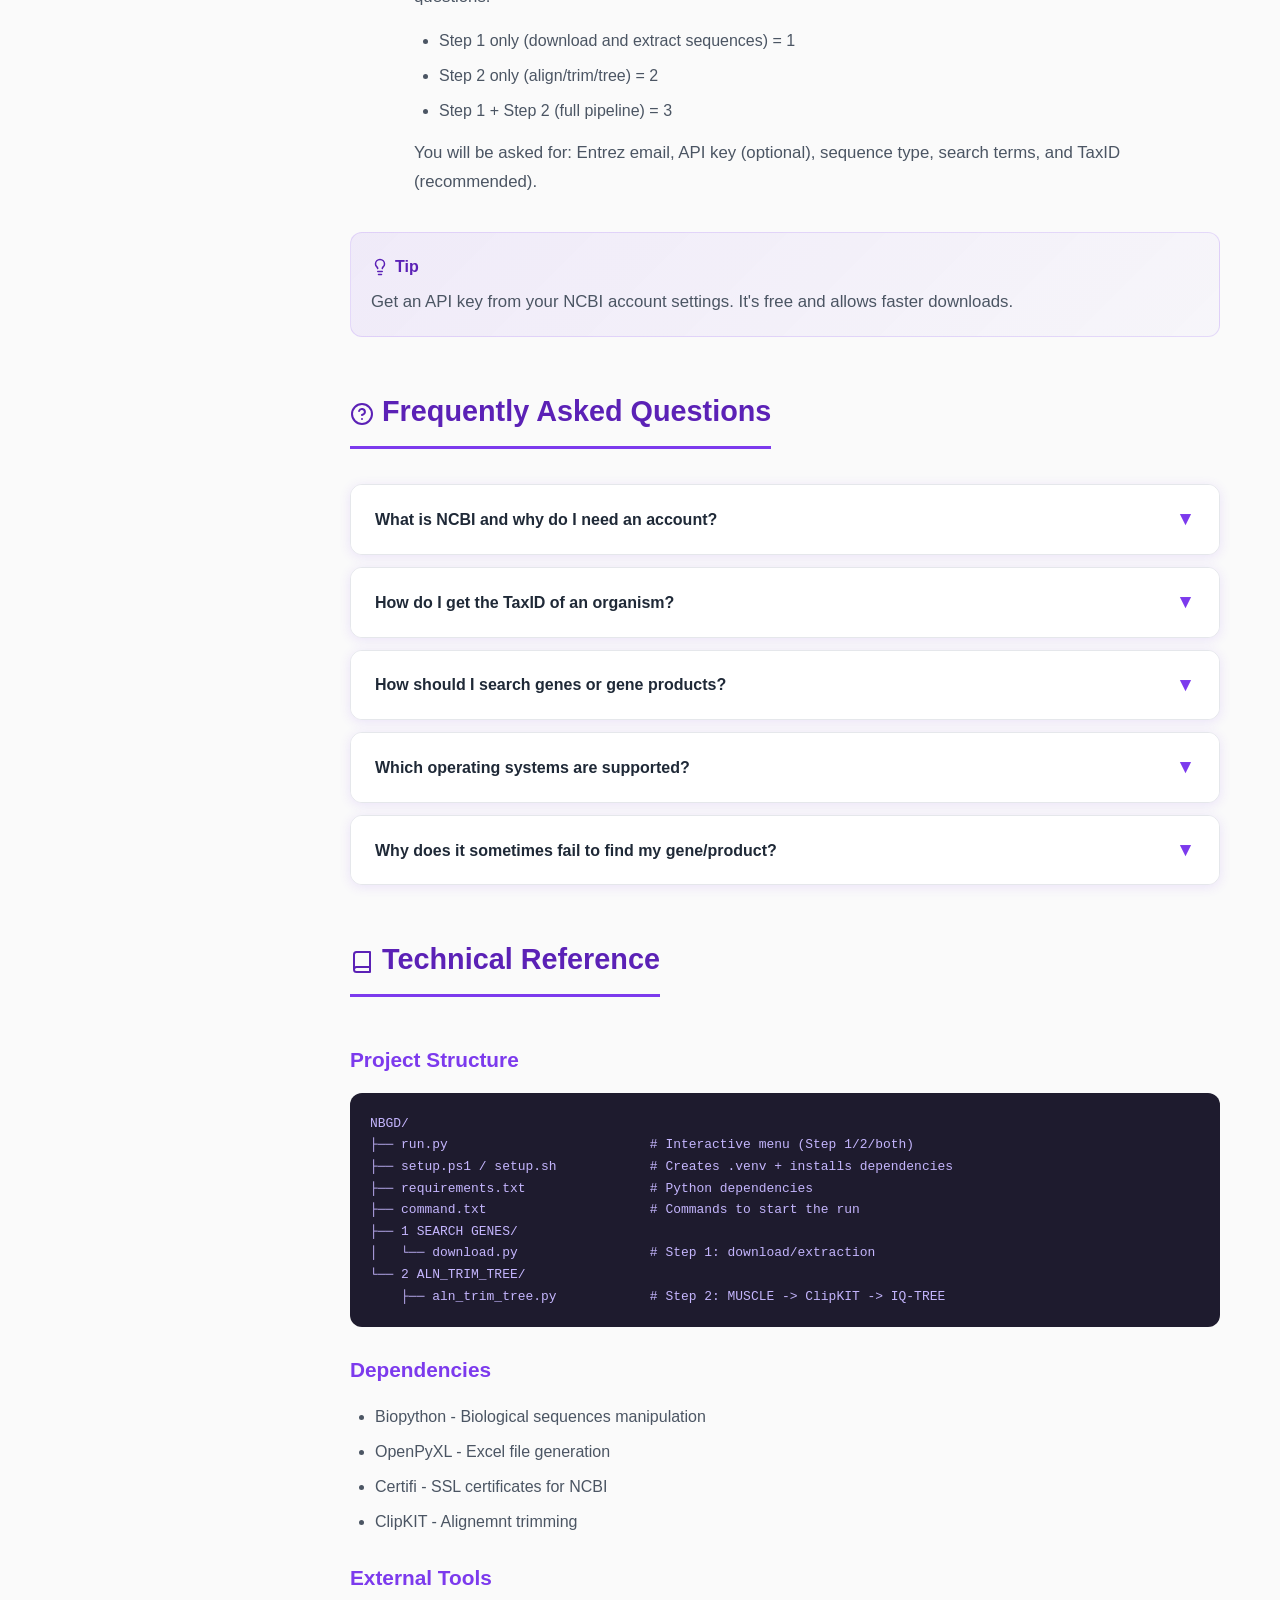
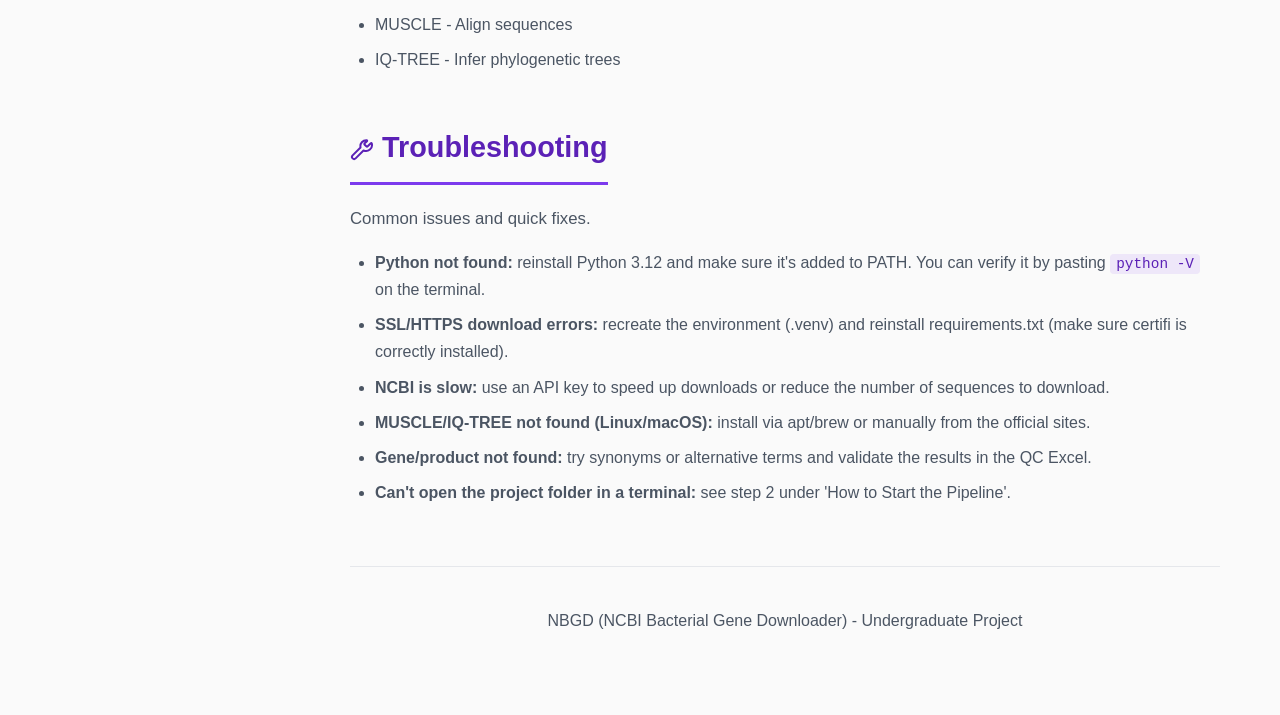
==== commit ee81cd5d: "minor changes (readme.md and .docs)" ====
--- a/.docs/index.html
+++ b/.docs/index.html
@@ -3,15 +3,18 @@
 <head>
     <meta charset="UTF-8">
     <meta name="viewport" content="width=device-width, initial-scale=1.0">
-    <title>NBD Documentación</title>
+    <title>NBGD Documentación</title>
     <link rel="stylesheet" href="styles.css">
 </head>
 <body>
     <nav class="sidebar">
         <div class="sidebar-logo">
         <svg xmlns="http://www.w3.org/2000/svg" width="24" height="24" viewBox="0 0 24 24" fill="none" stroke="currentColor" stroke-width="2" stroke-linecap="round" stroke-linejoin="round"><ellipse cx="12" cy="5" rx="9" ry="3"/><path d="M3 5v14c0 1.66 4 3 9 3s9-1.34 9-3V5"/><path d="M3 12c0 1.66 4 3 9 3s9-1.34 9-3"/><path d="M3 19c0 1.66 4 3 9 3s9-1.34 9-3"/></svg>
-        <span data-i18n="nav.logo">NBD</span> <span data-i18n="nav.documentation">Documentación</span>
+        <span data-i18n="nav.logo">NBGD</span> <span data-i18n="nav.documentation">Documentación</span>
     </div>
+
+        <a class="manuscript-button" href="NBDG.PDF" target="_blank" rel="noopener" data-i18n="nav.manuscript">Ver manuscrito</a>
+
         <div class="language-selector">
             <select id="languageSelect">
                 <option value="es">Español</option>
@@ -26,12 +29,12 @@
         </button>
         <ul class="nav-links">
             <li><a href="#objective" data-i18n="nav.objective">Objetivo</a></li>
-            <li><a href="#pipeline" data-i18n="nav.pipeline">Pipeline</a></li>
+            <li><a href="#concepts" data-i18n="nav.concepts">Conceptos clave</a></li>
             <li><a href="#how-it-works" data-i18n="nav.howItWorks">Cómo funciona</a></li>
             <li><a href="#getting-started" data-i18n="nav.gettingStarted">Inicio rápido</a></li>
-            <li><a href="#concepts" data-i18n="nav.concepts">Conceptos clave</a></li>
             <li><a href="#faq" data-i18n="nav.faq">FAQ</a></li>
             <li><a href="#reference" data-i18n="nav.reference">Referencia técnica</a></li>
+            <li><a href="#troubleshooting" data-i18n="nav.troubleshooting">Troubleshooting</a></li>
         </ul>
     </nav>
 
@@ -39,45 +42,68 @@
         <div class="container">
             <!-- Objective -->
             <section id="objective">
-                <h2><svg xmlns="http://www.w3.org/2000/svg" width="24" height="24" viewBox="0 0 24 24" fill="none" stroke="currentColor" stroke-width="2" stroke-linecap="round" stroke-linejoin="round" style="vertical-align: middle; margin-right: 8px;"><circle cx="12" cy="12" r="10"/><circle cx="12" cy="12" r="6"/><circle cx="12" cy="12" r="2"/></svg><span data-i18n="objective.title">Objetivo del Proyecto</span></h2>
-                <p data-i18n="objective.description">Este pipeline automatiza el proceso de análisis filogenético para genes de cualquier organismo desde NCBI RefSeq, permitiendo estudios de diversidad genética y evolución.</p>
+                <h2><svg xmlns="http://www.w3.org/2000/svg" width="24" height="24" viewBox="0 0 24 24" fill="none" stroke="currentColor" stroke-width="2" stroke-linecap="round" stroke-linejoin="round" class="lucide lucide-sparkles-icon lucide-sparkles" style="vertical-align: middle; margin-right: 8px;"><path d="M11.017 2.814a1 1 0 0 1 1.966 0l1.051 5.558a2 2 0 0 0 1.594 1.594l5.558 1.051a1 1 0 0 1 0 1.966l-5.558 1.051a2 2 0 0 0-1.594 1.594l-1.051 5.558a1 1 0 0 1-1.966 0l-1.051-5.558a2 2 0 0 0-1.594-1.594l-5.558-1.051a1 1 0 0 1 0-1.966l5.558-1.051a2 2 0 0 0 1.594-1.594z"/><path d="M20 2v4"/><path d="M22 4h-4"/><circle cx="4" cy="20" r="2"/></svg><span data-i18n="objective.title">Objetivo del Proyecto</span></h2>
+                <p data-i18n="objective.description">NBGD es una pipeline que automatiza la descarga y el análisis filogenético de genes o productos génicos desde la base de datos de NCBI RefSeq.</p>
 
                 <div class="card">
-                    <h4><svg xmlns="http://www.w3.org/2000/svg" width="18" height="18" viewBox="0 0 24 24" fill="none" stroke="currentColor" stroke-width="2" stroke-linecap="round" stroke-linejoin="round" style="vertical-align: middle; margin-right: 6px;"><path d="M3 3v18h18"/><path d="M18 17V9"/><path d="M13 17V5"/><path d="M8 17v-3"/></svg><span data-i18n="objective.whatIsPhylogeny">¿Qué es la filogenia?</span></h4>
-                    <p data-i18n="objective.phylogenyDescription">La filogenia es el estudio de las relaciones evolutivas entre organismos. Los árboles filogenéticos muestran cómo diferentes cepas o especies comparten ancestros comunes, permitiendo entender la evolución y propagación de genes.</p>
+                    <h4>
+                        <svg xmlns="http://www.w3.org/2000/svg" width="18" height="18" viewBox="0 0 24 24" fill="none" stroke="currentColor" stroke-width="2" stroke-linecap="round" stroke-linejoin="round" class="lucide lucide-message-circle-question-mark-icon lucide-message-circle-question-mark" style="vertical-align: middle; margin-right: 6px;"><path d="M2.992 16.342a2 2 0 0 1 .094 1.167l-1.065 3.29a1 1 0 0 0 1.236 1.168l3.413-.998a2 2 0 0 1 1.099.092 10 10 0 1 0-4.777-4.719"/><path d="M9.09 9a3 3 0 0 1 5.83 1c0 2-3 3-3 3"/><path d="M12 17h.01"/></svg>
+                        <span data-i18n="objective.whatIsPhylogeny">¿Qué es una pipeline?</span>
+                    </h4>
+                    <p data-i18n="objective.phylogenyDescription">En programación una pipeline no es más que una secuencia de procesos conectados entre sí, donde la salida de cada paso es la entrada del siguiente. Esto permite dividir una tarea compleja en pasos más pequeños y modulares, lo que hace que sea más fácil automatizarla.</p>
                 </div>
 
                 <h3 data-i18n="objective.purpose">¿Para qué sirve?</h3>
                 <ul id="objectivePurposes">
-                    <li>Analizar la diversidad genética de cualquier organismo</li>
-                    <li>Identificar patrones de evolución de genes</li>
-                    <li>Comparar secuencias de genes específicos entre cepas o especies</li>
-                    <li>Generar árboles filogenéticos para publicaciones científicas</li>
+                    <li>Descargar lotes grandes de secuencias de manera reproducible (RefSeq)</li>
+                    <li>Generar alineamientos y árboles filogenéticos a partir de un FASTA</li>
+                    <li>Hacer QC (control de calidad) con un Excel con metadatos</li>
+                    <li>Explorar diversidad genética en bacterias, arqueas o virus</li>
                 </ul>
             </section>
 
-            <!-- Pipeline Overview -->
-            <section id="pipeline">
-                <h2><svg xmlns="http://www.w3.org/2000/svg" width="24" height="24" viewBox="0 0 24 24" fill="none" stroke="currentColor" stroke-width="2" stroke-linecap="round" stroke-linejoin="round" style="vertical-align: middle; margin-right: 8px;"><path d="M3 12a9 9 0 0 1 9-9 9.75 9.75 0 0 1 6.74 2.74L21 8"/><path d="M21 3v5h-5"/><path d="M21 12a9 9 0 0 1-9 9 9.75 9.75 0 0 1-6.74-2.74L3 16"/><path d="M8 16H3v5"/></svg><span data-i18n="pipeline.title">Resumen del Pipeline</span></h2>
-                <p data-i18n="pipeline.description">El pipeline consiste en dos pasos consecutivos que transforman datos crudos de NCBI en análisis filogenéticos listos para interpretar.</p>
-
-                <div class="pipeline-flow">
-                    <div class="pipeline-step">
-                        <div class="step-num">1</div>
-                        <h4 data-i18n="pipeline.step1Title">Buscar Genes</h4>
-                        <p data-i18n="pipeline.step1Desc">Descarga secuencias de NCBI RefSeq</p>
-                    </div>
-                    <div class="pipeline-arrow">→</div>
-                    <div class="pipeline-step">
-                        <div class="step-num">2</div>
-                        <h4 data-i18n="pipeline.step2Title">Alinear → Podar → Árbol</h4>
-                        <p data-i18n="pipeline.step2Desc">Construye árbol filogenético</p>
-                    </div>
-                </div>
-
-                <div class="concept-box">
-                    <strong><svg xmlns="http://www.w3.org/2000/svg" width="18" height="18" viewBox="0 0 24 24" fill="none" stroke="currentColor" stroke-width="2" stroke-linecap="round" stroke-linejoin="round" style="vertical-align: middle; margin-right: 6px;"><path d="m21 2-2 2m-7.61 7.61a5.5 5.5 0 1 1-7.778 7.778 5.5 5.5 0 0 1 7.777-7.777zm0 0L15.5 7.5m0 0 3 3L22 7l-3-3m-3.5 3.5L19 4"/></svg><span data-i18n="pipeline.conceptTitle">Concepto: Pipeline</span></strong>
-                    <p data-i18n="pipeline.conceptDescription">Un pipeline es una serie de programas que se ejecutan en secuencia, donde la salida de cada paso es la entrada del siguiente. Esto automatiza tareas repetitivas y garantiza consistencia en los resultados.</p>
+            <!-- Key Concepts -->
+            <section id="concepts">
+                <h2><svg xmlns="http://www.w3.org/2000/svg" width="24" height="24" viewBox="0 0 24 24" fill="none" stroke="currentColor" stroke-width="2" stroke-linecap="round" stroke-linejoin="round" style="vertical-align: middle; margin-right: 8px;"><path d="M2 3h6a4 4 0 0 1 4 4v14a3 3 0 0 0-3-3H2z"/><path d="M22 3h-6a4 4 0 0 0-4 4v14a3 3 0 0 1 3-3h7z"/></svg><span data-i18n="concepts.title">Conceptos Clave</span></h2>
+                <p data-i18n="concepts.description">Glosario de términos importantes para entender el pipeline y el análisis filogenético.</p>
+
+                <div class="glossary-grid">
+                    <div class="glossary-item">
+                        <h4 data-i18n="concepts.refSeq.title">RefSeq</h4>
+                        <p data-i18n="concepts.refSeq.description">Base de datos de referencia de NCBI con secuencias curadas y de alta calidad. Es el "estándar oficial" para análisis genéticos.</p>
+                    </div>
+                    <div class="glossary-item">
+                        <h4 data-i18n="concepts.entrez.title">Entrez</h4>
+                        <p data-i18n="concepts.entrez.description">Sistema de búsqueda de NCBI que permite acceder programáticamente a sus bases de datos biológicas.</p>
+                    </div>
+                    <div class="glossary-item">
+                        <h4 data-i18n="concepts.taxId.title">TaxID</h4>
+                        <p data-i18n-html="concepts.taxId.description">Identificador numérico único para organismos en NCBI. Por ejemplo, <em>Staphylococcus aureus</em> = 1280.</p>
+                    </div>
+                    <div class="glossary-item">
+                        <h4 data-i18n="concepts.cds.title">CDS (Coding DNA Sequence)</h4>
+                        <p data-i18n="concepts.cds.description">Secuencia de codificación: la parte del ADN que codifica para una proteína. Contiene la información genética real.</p>
+                    </div>
+                    <div class="glossary-item">
+                        <h4 data-i18n="concepts.cli.title">Command-Line Interface (CLI)</h4>
+                        <p data-i18n="concepts.cli.description">Interfaz de línea de comandos: una forma de ejecutar programas escribiendo comandos en una terminal.</p>
+                    </div>
+                    <div class="glossary-item">
+                        <h4 data-i18n="concepts.biopython.title">Biopython</h4>
+                        <p data-i18n="concepts.biopython.description">Librería de Python para manipular secuencias biológicas y formatos comunes (GenBank, FASTA, etc.).</p>
+                    </div>
+                    <div class="glossary-item">
+                        <h4 data-i18n="concepts.alignment.title">Alineamiento</h4>
+                        <p data-i18n="concepts.alignment.description">Proceso de organizar secuencias para identificar posiciones homologas (heredadas de un ancestro común). Revela similitudes y diferencias.</p>
+                    </div>
+                    <div class="glossary-item">
+                        <h4 data-i18n="concepts.trimming.title">Recorte (Trimming)</h4>
+                        <p data-i18n="concepts.trimming.description">Eliminar columnas dudosas o con muchos huecos del alineamiento para mejorar la calidad del árbol filogenético.</p>
+                    </div>
+                    <div class="glossary-item">
+                        <h4 data-i18n="concepts.phylogeneticTree.title">Árbol Filogenético</h4>
+                        <p data-i18n="concepts.phylogeneticTree.description">Diagma que muestra las relaciones evolutivas entre secuencias. Los nodos representan ancestros comunes y las ramas muestran divergencia.</p>
+                    </div>
                 </div>
             </section>
 
@@ -87,14 +113,17 @@
 
                 <h3 data-i18n="howItWorks.step1Title">Paso 1: Búsqueda y Extracción de Genes</h3>
                 <div class="card">
-                    <h4><svg xmlns="http://www.w3.org/2000/svg" width="18" height="18" viewBox="0 0 24 24" fill="none" stroke="currentColor" stroke-width="2" stroke-linecap="round" stroke-linejoin="round" style="vertical-align: middle; margin-right: 6px;"><path d="M21 15v4a2 2 0 0 1-2 2H5a2 2 0 0 1-2-2v-4"/><polyline points="7 10 12 15 17 10"/><line x1="12" x2="12" y1="15" y2="3"/></svg><span data-i18n="howItWorks.step1Script">refseq.py</span></h4>
-                    <p data-i18n="howItWorks.step1Description">Este script se conecta a la base de datos NCBI RefSeq y:</p>
+                    <h4><svg xmlns="http://www.w3.org/2000/svg" width="18" height="18" viewBox="0 0 24 24" fill="none" stroke="currentColor" stroke-width="2" stroke-linecap="round" stroke-linejoin="round" style="vertical-align: middle; margin-right: 6px;"><path d="M21 15v4a2 2 0 0 1-2 2H5a2 2 0 0 1-2-2v-4"/><polyline points="7 10 12 15 17 10"/><line x1="12" x2="12" y1="15" y2="3"/></svg><span data-i18n="howItWorks.step1Script">download.py</span></h4>
+                    <p data-i18n="howItWorks.step1Description">Este script busca ensamblados RefSeq, sigue enlaces a nuccore y extrae secuencias por anotación:</p>
                     <ol id="step1Items">
-                        <li>Busca genomas de cualquier organismo usando TaxID o nombre</li>
-                        <li>Extrae secuencias de genes específicos (por nombre de gen o producto)</li>
-                        <li>Guarda los resultados en formato FASTA</li>
-                        <li>Genera un archivo Excel con información de control de calidad</li>
+                        <li>Permite elegir secuencias de nucleótido (CDS) o proteínas (traducción)</li>
+                        <li>Busca por términos (genes o productos) en qualifiers: /gene, /gene_synonym, /product, /note</li>
+                        <li>Genera un FASTA con las secuencias extraídas (y opcionalmente uno codificado)</li>
+                        <li>Genera un Excel (.xlsx) con metadatos para control de calidad (QC)</li>
                     </ol>
+                    <figure class="workflow-figure">
+                        <img src="step1.PNG" alt="Workflow del paso 1 (download.py)" loading="lazy">
+                    </figure>
                 </div>
 
                 <h3 data-i18n="howItWorks.step2Title">Paso 2: Alineamiento, Poda y Árbol Filogenético</h3>
@@ -106,35 +135,39 @@
                         <li><strong>Poda</strong> las regiones problemáticas usando <em>ClipKIT</em></li>
                         <li><strong>Construye</strong> un árbol filogenético usando <em>IQ-TREE</em></li>
                     </ol>
-                </div>
-
+                    <figure class="workflow-figure">
+                        <img src="step2.PNG" alt="Workflow del paso 2 (aln_trim_tree.py)" loading="lazy">
+                    </figure>
+                </div>
+
+                <p class="tools-intro" data-i18n="howItWorks.toolsIntro">Este paso usa herramientas externas que deben estar instaladas antes de empezar la pipeline.</p>
                 <table class="tools-table">
                     <thead>
                         <tr>
                             <th data-i18n="howItWorks.table.tool">Herramienta</th>
                             <th data-i18n="howItWorks.table.function">Función</th>
-                            <th data-i18n="howItWorks.table.input">Entrada</th>
-                            <th data-i18n="howItWorks.table.output">Salida</th>
+                            <th data-i18n="howItWorks.table.windows">Windows</th>
+                            <th data-i18n="howItWorks.table.linuxMac">Linux/macOS</th>
                         </tr>
                     </thead>
                     <tbody>
                         <tr>
                             <td><strong>MUSCLE</strong></td>
                             <td data-i18n="howItWorks.table.muscle.function">Alineamiento múltiple de secuencias</td>
-                            <td data-i18n="howItWorks.table.muscle.input">FASTA (secuencias no alineadas)</td>
-                            <td data-i18n="howItWorks.table.muscle.output">FASTA (alineado)</td>
+                            <td data-i18n-html="howItWorks.table.muscle.windows">Descargar e instalar</td>
+                            <td data-i18n-html="howItWorks.table.muscle.linuxMac">Instalar con apt/brew</td>
                         </tr>
                         <tr>
                             <td><strong>ClipKIT</strong></td>
                             <td data-i18n="howItWorks.table.clipkit.function">Poda de alineamientos</td>
-                            <td data-i18n="howItWorks.table.clipkit.input">FASTA alineado</td>
-                            <td data-i18n="howItWorks.table.clipkit.output">FASTA podado</td>
+                            <td data-i18n-html="howItWorks.table.clipkit.windows">Se instala con requirements.txt</td>
+                            <td data-i18n-html="howItWorks.table.clipkit.linuxMac">Se instala con requirements.txt</td>
                         </tr>
                         <tr>
                             <td><strong>IQ-TREE</strong></td>
                             <td data-i18n="howItWorks.table.iqtree.function">Construcción de árboles filogenéticos</td>
-                            <td data-i18n="howItWorks.table.iqtree.input">FASTA podado</td>
-                            <td data-i18n="howItWorks.table.iqtree.output">Árbol (.treefile), estadísticas</td>
+                            <td data-i18n-html="howItWorks.table.iqtree.windows">Descargar e instalar</td>
+                            <td data-i18n-html="howItWorks.table.iqtree.linuxMac">Instalar con apt/brew</td>
                         </tr>
                     </tbody>
                 </table>
@@ -149,41 +182,52 @@
                     <div class="start-step">
                         <div class="step-number">1</div>
                         <div class="step-content">
-                            <h4 data-i18n="gettingStarted.step1Title">Configurar el entorno</h4>
-                            <pre><code data-i18n="gettingStarted.step1Code"># Linux/Mac
-bash ./setting.sh
-
-# Windows
-powershell -ExecutionPolicy Bypass -File .\setting.ps1</code></pre>
-                            <p data-i18n="gettingStarted.step1Desc">Esto crea un entorno virtual de Python e instala las dependencias necesarias.</p>
+                            <h4 data-i18n="gettingStarted.step1Title">Instalar Python</h4>
+                            <p data-i18n="gettingStarted.step1Desc">Instala Python desde la web oficial (versión recomendada: 3.12).</p>
+                            <a class="inline-link" href="https://www.python.org/downloads/" target="_blank" rel="noopener" data-i18n="gettingStarted.step1LinkText">Descargar Python</a>
                         </div>
                     </div>
 
                     <div class="start-step">
                         <div class="step-number">2</div>
                         <div class="step-content">
-                            <h4 data-i18n="gettingStarted.step2Title">Ejecutar el pipeline</h4>
-                            <pre><code data-i18n="gettingStarted.step2Code">python run.py</code></pre>
-                            <p data-i18n="gettingStarted.step2Desc">El script te preguntará qué quieres hacer:</p>
-                            <ul id="step2Options">
-                                <li><strong>1</strong> → Solo Paso 1 (descargar genes)</li>
-                                <li><strong>2</strong> → Solo Paso 2 (alinear/árbol)</li>
-                                <li><strong>3</strong> → Ambos pasos seguidos</li>
+                            <h4 data-i18n="gettingStarted.step2Title">Instalar MUSCLE e IQ-TREE</h4>
+                            <p data-i18n-html="gettingStarted.step2Desc">Comprueba que MUSCLE e IQ-TREE están disponibles antes de ejecutar el Paso 2.</p>
+                        </div>
+                    </div>
+
+                    <div class="start-step">
+                        <div class="step-number">3</div>
+                        <div class="step-content">
+                            <h4 data-i18n="gettingStarted.step3Title">Abrir la carpeta del proyecto en la terminal</h4>
+                            <p data-i18n="gettingStarted.step3Desc">Abre una terminal en la carpeta donde descargaste/clonaste NBGD.</p>
+                            <ul id="terminalMethods">
                             </ul>
                         </div>
                     </div>
 
                     <div class="start-step">
-                        <div class="step-number">3</div>
-                        <div class="step-content">
-                            <h4 data-i18n="gettingStarted.step3Title">Proporcionar los datos requeridos</h4>
-                            <p data-i18n="gettingStarted.step3Desc">El pipeline te pedirÃ¡:</p>
-                            <ul id="step3Items">
-                                <li><strong>Email para NCBI</strong> (obligatorio)</li>
-                                <li><strong>Clave API de NCBI</strong> (opcional, pero recomendado)</li>
-                                <li><strong>Nombre del gen</strong> a buscar (ej: <code>16S rRNA</code>, <code>cox1</code>)</li>
-                                <li><strong>TaxID</strong> del organismo a estudiar (ej: <code>9606</code> para <em>Homo sapiens</em>)</li>
-                            </ul>
+                        <div class="step-number">4</div>
+                        <div class="step-content">
+                            <h4 data-i18n="gettingStarted.step4Title">Ejecutar el setup</h4>
+                            <pre><code data-i18n="gettingStarted.step4Code"># Linux/macOS
+bash ./setup.sh
+
+# Windows (PowerShell)
+powershell -ExecutionPolicy Bypass -File .\setup.ps1</code></pre>
+                            <p data-i18n="gettingStarted.step4Desc">Estos comandos crean un entorno virtual, instalan dependencias y arrancan la pipeline.</p>
+                            <p data-i18n="gettingStarted.step4WhatItDoes">Qué hace el setup:</p>
+                            <ul id="setupWhatItDoes"></ul>
+                        </div>
+                    </div>
+
+                    <div class="start-step">
+                        <div class="step-number">5</div>
+                        <div class="step-content">
+                            <h4 data-i18n="gettingStarted.step5Title">Responder a los prompts</h4>
+                            <p data-i18n="gettingStarted.step5Desc">Al final verás un menú sencillo. Elige si quieres ejecutar el Paso 1, el Paso 2 o ambos, y contesta a las preguntas.</p>
+                            <ul id="afterSetupOptions"></ul>
+                            <p data-i18n="gettingStarted.step5Prompts">Normalmente se te pedirá: email de Entrez, API key (opcional), tipo de secuencia, términos de búsqueda y TaxID (recomendado).</p>
                         </div>
                     </div>
                 </div>
@@ -194,55 +238,6 @@
                 </div>
             </section>
 
-            <!-- Key Concepts -->
-            <section id="concepts">
-                <h2><svg xmlns="http://www.w3.org/2000/svg" width="24" height="24" viewBox="0 0 24 24" fill="none" stroke="currentColor" stroke-width="2" stroke-linecap="round" stroke-linejoin="round" style="vertical-align: middle; margin-right: 8px;"><path d="M2 3h6a4 4 0 0 1 4 4v14a3 3 0 0 0-3-3H2z"/><path d="M22 3h-6a4 4 0 0 0-4 4v14a3 3 0 0 1 3-3h7z"/></svg><span data-i18n="concepts.title">Conceptos Clave</span></h2>
-                <p data-i18n="concepts.description">Glosario de términos importantes para entender el pipeline y el análisis filogenético.</p>
-
-                <div class="glossary-grid">
-                    <div class="glossary-item">
-                        <h4 data-i18n="concepts.refSeq.title">RefSeq</h4>
-                        <p data-i18n="concepts.refSeq.description">Base de datos de referencia de NCBI con secuencias curadas y de alta calidad. Es el "estándar oficial" para análisis genéticos.</p>
-                    </div>
-                    <div class="glossary-item">
-                        <h4 data-i18n="concepts.fasta.title">FASTA</h4>
-                        <p data-i18n="concepts.fasta.description">Formato de texto para almacenar secuencias de ADN/proteínas. Cada secuencia comienza con una línea de descripción seguida de las letras de la secuencia.</p>
-                    </div>
-                    <div class="glossary-item">
-                        <h4 data-i18n="concepts.cds.title">CDS (Coding Sequence)</h4>
-                        <p data-i18n="concepts.cds.description">Secuencia de codificación: la parte del ADN que codifica para una proteína. Contiene la información genética real.</p>
-                    </div>
-                    <div class="glossary-item">
-                        <h4 data-i18n="concepts.alignment.title">Alineamiento</h4>
-                        <p data-i18n="concepts.alignment.description">Proceso de organizar secuencias para identificar posiciones homologas (heredadas de un ancestro común). Revela similitudes y diferencias.</p>
-                    </div>
-                    <div class="glossary-item">
-                        <h4 data-i18n="concepts.trimming.title">Poda (Trimming)</h4>
-                        <p data-i18n="concepts.trimming.description">Eliminar columnas dudosas o con muchos huecos del alineamiento para mejorar la calidad del árbol filogenético.</p>
-                    </div>
-                    <div class="glossary-item">
-                        <h4 data-i18n="concepts.phylogeneticTree.title">Árbol Filogenético</h4>
-                        <p data-i18n="concepts.phylogeneticTree.description">Diagma que muestra las relaciones evolutivas entre secuencias. Los nodos representan ancestros comunes y las ramas muestran divergencia.</p>
-                    </div>
-                    <div class="glossary-item">
-                        <h4 data-i18n="concepts.bootstrap.title">Bootstrap</h4>
-                        <p data-i18n="concepts.bootstrap.description">Método estadístico que mide la confianza de cada rama del árbol. Valores altos (>70%) indican ramas fiables.</p>
-                    </div>
-                    <div class="glossary-item">
-                        <h4 data-i18n="concepts.entrez.title">Entrez</h4>
-                        <p data-i18n="concepts.entrez.description">Sistema de búsqueda de NCBI que permite acceder programáticamente a sus bases de datos biológicas.</p>
-                    </div>
-                    <div class="glossary-item">
-                        <h4 data-i18n="concepts.taxId.title">TaxID</h4>
-                        <p data-i18n="concepts.taxId.description">Identificador numérico único para organismos en NCBI. Por ejemplo, <em>Homo sapiens</em> = 9606.</p>
-                    </div>
-                    <div class="glossary-item">
-                        <h4 data-i18n="concepts.homology.title">Homología</h4>
-                        <p data-i18n="concepts.homology.description">Secuencias que descienden de un ancestro común. Puede ser ortología (especies diferentes) o paralogía (mismo genoma).</p>
-                    </div>
-                </div>
-            </section>
-
             <!-- FAQ -->
             <section id="faq">
                 <h2><svg xmlns="http://www.w3.org/2000/svg" width="24" height="24" viewBox="0 0 24 24" fill="none" stroke="currentColor" stroke-width="2" stroke-linecap="round" stroke-linejoin="round" style="vertical-align: middle; margin-right: 8px;"><circle cx="12" cy="12" r="10"/><path d="M9.09 9a3 3 0 0 1 5.83 1c0 2-3 3-3 3"/><path d="M12 17h.01"/></svg><span data-i18n="faq.title">Preguntas Frecuentes</span></h2>
@@ -256,16 +251,15 @@
                 <h2><svg xmlns="http://www.w3.org/2000/svg" width="24" height="24" viewBox="0 0 24 24" fill="none" stroke="currentColor" stroke-width="2" stroke-linecap="round" stroke-linejoin="round" style="vertical-align: middle; margin-right: 8px;"><path d="M4 19.5v-15A2.5 2.5 0 0 1 6.5 2H20v20H6.5a2.5 2.5 0 0 1 0-5H20"/></svg><span data-i18n="reference.title">Referencia Técnica</span></h2>
 
                 <h3 data-i18n="reference.structureTitle">Estructura del Proyecto</h3>
-                <pre><code data-i18n="reference.structure"> ncbi-beginner-downloader/
-├── run.py                          # Punto de entrada del pipeline
-├── setting.sh / setting.ps1       # Scripts de configuración
+                <pre><code data-i18n="reference.structure">NBGD/
+├── run.py                          # Menú interactivo (Step 1/2/ambos)
+├── setup.sh / setup.ps1            # Setup: crea .venv + instala deps
 ├── requirements.txt                # Dependencias de Python
+├── command.txt                     # Comandos de arranque (copy/paste)
 ├── 1 SEARCH GENES/
-│   └── refseq.py                   # Paso 1: Descarga de NCBI
+│   └── download.py                 # Step 1: descarga/extracción (RefSeq/Entrez)
 └── 2 ALN_TRIM_TREE/
-    ├── aln_trim_tree.py            # Paso 2: Alineamiento y árbol
-    ├── muscle-win64.v5.3.exe       # MUSCLE para Windows
-    └── bin/iqtree2.exe             # IQ-TREE para Windows</code></pre>
+    └── aln_trim_tree.py            # Step 2: MUSCLE -> ClipKIT -> IQ-TREE</code></pre>
 
                 <h3 data-i18n="reference.dependenciesTitle">Dependencias</h3>
                 <ul id="dependenciesList">
@@ -281,45 +275,18 @@
                     <li><strong>MUSCLE</strong> - Alinear secuencias (instalar con <code>sudo apt install muscle</code> en Linux)</li>
                     <li><strong>IQ-TREE</strong> - Construir árboles (instalar con <code>sudo apt install iqtree</code> en Linux)</li>
                 </ul>
-
-                <h3 data-i18n="reference.cliArgsTitle">Argumentos de Línea de Comandos</h3>
-                <div class="card">
-                    <h4 data-i18n="reference.cliScript">aln_trim_tree.py</h4>
-                    <pre><code data-i18n="reference.cliExample">python aln_trim_tree.py --input input.fasta [opciones]
-
---input FILE         Archivo FASTA de entrada (requerido)
---aligned FILE      Archivo de salida alineado (opcional)
---trimmed FILE      Archivo de salida podado (opcional)
---clipkit-mode MODE Modo de poda: smart-gap, gappy, kpic (default: smart-gap)
---outgroup NAME     Nombre del outgroup para el árbol (opcional)</code></pre>
-                </div>
-
-                <h3 data-i18n="reference.outputFormatsTitle">Formatos de Salida</h3>
-                <div class="card">
-                    <h4 data-i18n="reference.step1OutputTitle">Paso 1 - Archivos generados:</h4>
-                    <ul id="step1Outputs">
-                        <li><code>.fasta</code> - Secuencias extraídas</li>
-                        <li><code>_code.fasta</code> - Versión con códigos (si se solicita)</li>
-                        <li><code>.xlsx</code> - Control de calidad en Excel</li>
-                    </ul>
-                </div>
-                <div class="card">
-                    <h4 data-i18n="reference.step2OutputTitle">Paso 2 - Archivos generados:</h4>
-                    <ul id="step2Outputs">
-                        <li><code>_aligned.fasta</code> - Secuencias alineadas</li>
-                        <li><code>_aligned_trimmed.fasta</code> - Alineamiento podado</li>
-                        <li><code>iqtree_results/</code> - Directorio con:</li>
-                        <ul>
-                            <li><code>.treefile</code> - Árbol filogenético (formato Newick)</li>
-                            <li><code>.iqtree</code> - Archivo con estadísticas</li>
-                        </ul>
-                    </ul>
-                </div>
+            </section>
+
+            <!-- Troubleshooting -->
+            <section id="troubleshooting">
+                <h2><svg xmlns="http://www.w3.org/2000/svg" width="24" height="24" viewBox="0 0 24 24" fill="none" stroke="currentColor" stroke-width="2" stroke-linecap="round" stroke-linejoin="round" style="vertical-align: middle; margin-right: 8px;"><path d="M14.7 6.3a1 1 0 0 0 0 1.4l1.6 1.6a1 1 0 0 0 1.4 0l3.11-3.11c.32-.32.86-.22.98.22a6 6 0 0 1-8.26 7.06l-7.91 7.91a1 1 0 0 1-3-3l7.91-7.91A6 6 0 0 1 16.78 3.2c.44.12.54.66.22.98z"/></svg><span data-i18n="troubleshooting.title">Troubleshooting</span></h2>
+                <p data-i18n="troubleshooting.description">Problemas comunes y soluciones rápidas.</p>
+                <ul id="troubleshootingItems"></ul>
             </section>
 
             <!-- Footer -->
             <footer class="footer">
-                <p data-i18n="footer.text">NCBI Beginner Downloader (NBD) - Proyecto de Grado</p>
+                <p data-i18n="footer.text">NBGD (NCBI Bacterial Gene Downloader) - Trabajo de Fin de Grado</p>
             </footer>
         </div>
     </main>
@@ -327,4 +294,4 @@
     <script src="i18n.js"></script>
     <script src="script.js"></script>
 </body>
-</html>+</html>
--- a/.docs/styles.css
+++ b/.docs/styles.css
@@ -15,7 +15,7 @@
     --code-text: #c4b5fd;
     --border: #e5e7eb;
     --shadow: rgba(124, 58, 237, 0.12);
-    --nav-width: 260px;
+    --nav-width: 290px;
     --max-width: 900px;
     --sidebar-bg: linear-gradient(180deg, #5b21b6 0%, #7c3aed 100%);
 }
@@ -147,6 +147,42 @@
     gap: 8px;
 }
 
+/* Manuscript Button */
+.manuscript-button {
+    display: block;
+    width: 100%;
+    margin: -8px 0 16px;
+    padding: 10px 12px;
+    border-radius: 10px;
+    text-align: center;
+    font-weight: 650;
+    font-size: 0.92rem;
+    color: white;
+    text-decoration: none;
+    background: rgba(255, 255, 255, 0.12);
+    border: 1px solid rgba(255, 255, 255, 0.18);
+    box-shadow:
+        0 0 0 1px rgba(196, 181, 253, 0.14),
+        0 0 18px rgba(196, 181, 253, 0.10);
+    transition: background 0.2s ease, box-shadow 0.2s ease, transform 0.2s ease;
+}
+
+.manuscript-button:hover {
+    background: rgba(255, 255, 255, 0.16);
+    box-shadow:
+        0 0 0 1px rgba(196, 181, 253, 0.22),
+        0 0 22px rgba(196, 181, 253, 0.14);
+    transform: translateY(-1px);
+}
+
+.manuscript-button:focus-visible {
+    outline: none;
+    box-shadow:
+        0 0 0 2px rgba(255, 255, 255, 0.28),
+        0 0 0 4px rgba(196, 181, 253, 0.22),
+        0 0 22px rgba(196, 181, 253, 0.14);
+}
+
 .sidebar-logo [data-lucide] {
     width: 24px;
     height: 24px;
@@ -457,6 +493,45 @@
     font-size: 0.95rem;
 }
 
+.accordion-body p,
+.accordion-body li {
+    text-align: justify;
+    text-justify: inter-word;
+}
+
+/* Workflow images */
+.workflow-figure {
+    margin-top: 16px;
+    border-radius: 12px;
+    overflow: hidden;
+    border: 1px solid var(--border);
+    box-shadow: 0 6px 18px var(--shadow);
+    background: var(--bg);
+}
+
+.workflow-figure img {
+    display: block;
+    width: 100%;
+    height: auto;
+}
+
+/* Tools table intro */
+.tools-intro {
+    color: var(--text-light);
+    margin: 10px 0 14px;
+}
+
+/* Inline links */
+.inline-link {
+    color: var(--primary);
+    text-decoration: underline;
+    text-underline-offset: 3px;
+}
+
+.inline-link:hover {
+    color: var(--primary-dark);
+}
+
 /* Getting Started */
 .start-steps {
     counter-reset: step;
@@ -516,6 +591,8 @@
 .glossary-item p {
     font-size: 0.9rem;
     margin: 0;
+    text-align: justify;
+    text-justify: inter-word;
 }
 
 /* Tools Table */
@@ -665,4 +742,4 @@
 
 ::-webkit-scrollbar-thumb:hover {
     background: var(--primary);
-}+}
